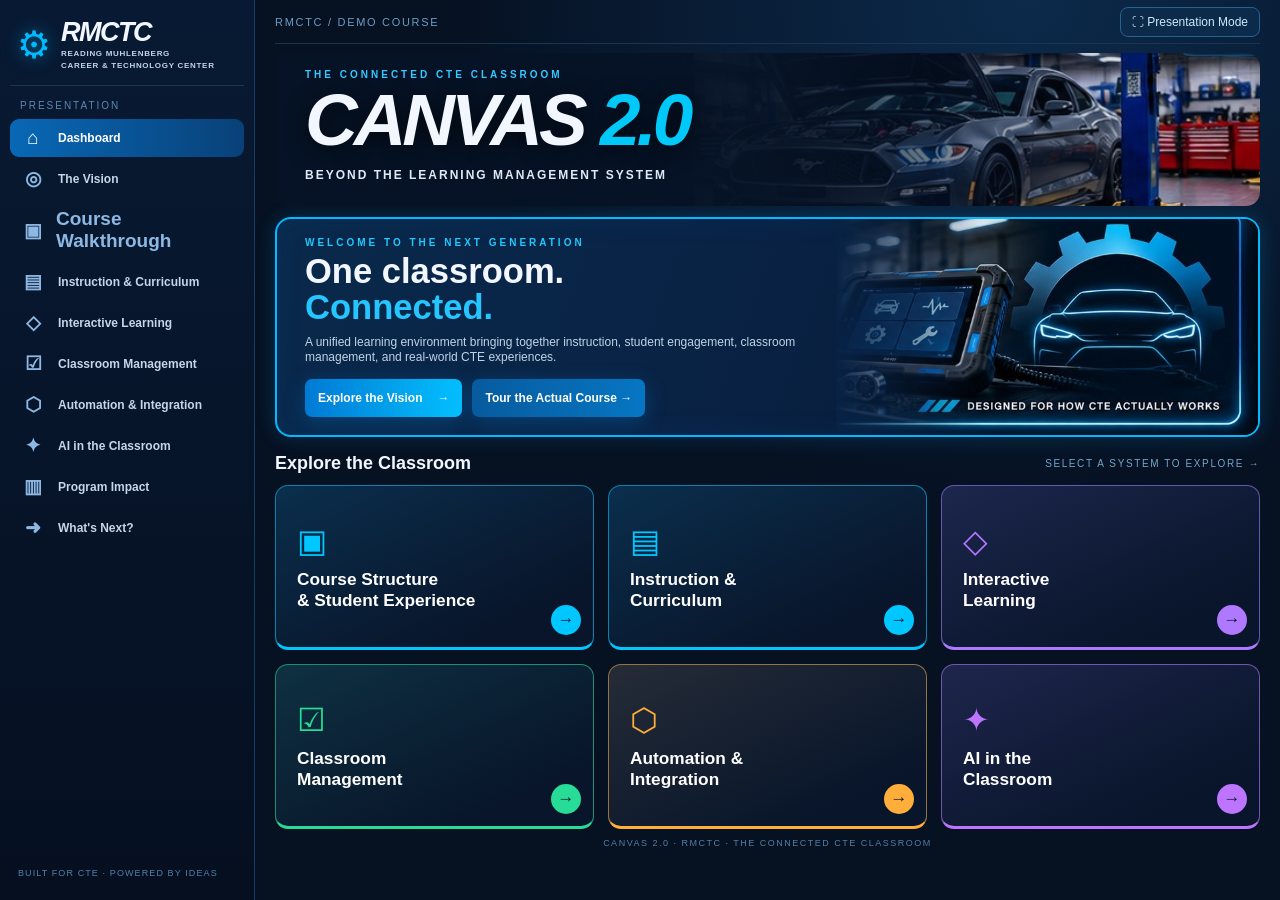
==== index.html @ 623f5019 "Update index.html" ====
<!DOCTYPE html>

<html lang="en">
<head>
<meta charset="utf-8"/>
<meta content="width=device-width,initial-scale=1" name="viewport"/>
<meta content="#071426" name="theme-color"/>
<title>
   Canvas 2.0 | RMCTC Connected Classroom
  </title>
<link href="style.css" rel="stylesheet"/>
</head>
<body>
<div class="app">
<aside class="sidebar" id="sidebar">
<div class="brand">
<div class="brand-mark">⚙</div>
<div>
<strong>
       RMCTC
      </strong>
<small>
       READING MUHLENBERG
       <br/>
       CAREER &amp; TECHNOLOGY CENTER
      </small>
</div>
</div>
<div class="side-label">
     PRESENTATION
    </div>
<nav aria-label="Presentation navigation" id="nav">
<button class="nav-link active" data-view="dashboard">
<span>
       ⌂
      </span>
      Dashboard
     </button>
<button class="nav-link" data-view="vision">
<span>
       ◎
      </span>
      The Vision
     </button>
<button aria-label="Course Structure and Student Experience" class="nav-link" data-view="course"><span>▣</span><span>Course Walkthrough</span></button><button class="nav-link" data-view="instruction">
<span>
       ▤
      </span>
      Instruction &amp; Curriculum
     </button>
<button class="nav-link" data-view="learning">
<span>
       ◇
      </span>
      Interactive Learning
     </button>
<button class="nav-link" data-view="management">
<span>
       ☑
      </span>
      Classroom Management
     </button>
<button class="nav-link" data-view="automation">
<span>
       ⬡
      </span>
      Automation &amp; Integration
     </button>
<button class="nav-link" data-view="ai">
<span>
       ✦
      </span>
      AI in the Classroom
     </button>
<button class="nav-link" data-view="impact">
<span>
       ▥
      </span>
      Program Impact
     </button>
<button class="nav-link" data-view="future">
<span>
       ➜
      </span>
      What's Next?
     </button>
</nav>
<div class="sidebar-bottom">
     BUILT FOR CTE · POWERED BY IDEAS
    </div>
</aside>
<main class="main">
<header class="topbar">
<button aria-label="Toggle navigation" class="menu-toggle" id="menuToggle">
      ☰
     </button>
<span class="topbar-tag">
      RMCTC / DEMO COURSE
     </span>
<button class="presentation-btn" id="presentBtn">
      ⛶
      <span>
       Presentation Mode
      </span>
</button>
</header>
<section aria-label="Dashboard" class="view active" id="dashboard">
<div class="title auto-title">
<div class="eyebrow">
       THE CONNECTED CTE CLASSROOM
      </div>
<h1>
       CANVAS
       <em>
        2.0
       </em>
</h1>
<p>
       Beyond the Learning Management System
      </p>
</div>
<div class="hero">
<div class="hero-copy">
<div class="eyebrow">
        WELCOME TO THE NEXT GENERATION
       </div>
<h2>
        One classroom.
        <br/>
<span>
         Connected.
        </span>
</h2>
<p>
        A unified learning environment bringing together instruction, student engagement, classroom management, and real-world CTE experiences.
       </p>
<div class="hero-actions"><button class="primary" data-view="vision">
        Explore the Vision
        <span>
         →
        </span>
</button><button class="primary tour-launch" data-view="course">Tour the Actual Course →</button></div>
</div>
<div aria-hidden="true" class="hero-art"></div>
</div>
<div class="section-heading">
<h3>
       Explore the Classroom
      </h3>
<span>
       SELECT A SYSTEM TO EXPLORE →
      </span>
</div>
<div class="cards"><button class="card cyan" data-view="course">
<span class="card-icon">▣</span>
<h4>Course Structure<br/>&amp; Student Experience</h4>
<span class="card-arrow">→</span></button>
<button class="card cyan" data-view="instruction">
<span class="card-icon">
        ▤
       </span>
<h4>
        Instruction &amp;
        <br/>
        Curriculum
       </h4>
<span class="card-arrow">
        →
       </span>
</button>
<button class="card violet" data-view="learning">
<span class="card-icon">
        ◇
       </span>
<h4>
        Interactive
        <br/>
        Learning
       </h4>
<span class="card-arrow">
        →
       </span>
</button>
<button class="card green" data-view="management">
<span class="card-icon">
        ☑
       </span>
<h4>
        Classroom
        <br/>
        Management
       </h4>
<span class="card-arrow">
        →
       </span>
</button>
<button class="card orange" data-view="automation">
<span class="card-icon">
        ⬡
       </span>
<h4>
        Automation &amp;
        <br/>
        Integration
       </h4>
<span class="card-arrow">
        →
       </span>
</button>
<button class="card purple" data-view="ai">
<span class="card-icon">
        ✦
       </span>
<h4>
        AI in the
        <br/>
        Classroom
       </h4>
<span class="card-arrow">
        →
       </span>
</button>
</div>
</section>
<section aria-label="The Vision" class="view vision-image-view" id="visionView">
<img alt="The Vision: Canvas 2.0 connects CTE classroom theory and hands-on lab instruction in one seamless system." class="vision-image" src="assets/the-vision.png"/>
<div class="vision-toolbar">
<button class="secondary" data-view="dashboard">← Back to Dashboard</button>
<button class="primary" data-view="course">Next: Explore the Course →</button>
</div>
</section><section aria-label="Course Structure and Student Experience" class="view course-view" id="courseView">
<div class="eyebrow">CANVAS 2.0 / THE ACTUAL STUDENT EXPERIENCE</div>
<h2>Course Structure &amp; Student Experience</h2>
<p class="detail-lead">Follow the same path students use to move from the course homepage to their daily learning activity. These are screenshots of the actual Automotive Technology course.</p>
<div aria-label="Walkthrough steps" class="tour-steps" role="group">
<button class="tour-step active" data-step="0" type="button">1 · Homepage</button>
<button class="tour-step" data-step="1" type="button">2 · Shop Schedule</button>
<button class="tour-step" data-step="2" type="button">3 · Daily Agenda</button>
<button class="tour-step" data-step="3" type="button">4 · Electude Lesson</button>
</div>
<div class="tour-stage">
<div class="tour-stage-header"><div><span id="tourCounter">STEP 1 OF 4</span><h3 id="tourTitle">The Course Homepage</h3></div><span class="tour-tag">ACTUAL COURSE SCREENSHOT</span></div>
<p id="tourDescription">A visual homepage gives students three clear destinations: Grades, Start Here, and Student Resources.</p>
<div class="tour-image-wrap" id="tourImageWrap">
<img alt="Actual Canvas Automotive Technology course homepage" id="tourImage" src="assets/course-homepage.png"/>
<button aria-label="Click Start Here to view the Shop Schedule" class="tour-hotspot" id="tourHotspot" style="left:35%;top:63%;width:30%;height:30%" title="Click Start Here" type="button"><span>Click Start Here →</span></button>
</div>
<p class="tour-hint" id="tourHint">Click the highlighted Start Here tile in the screenshot, or select Next Step.</p>
</div>
<div class="tour-controls">
<button class="secondary" id="tourPrevious" type="button">← Previous Step</button>
<button class="primary" id="tourNext" type="button">Next Step →</button>
</div>
<div class="tour-footer-actions">
<button class="secondary" data-view="vision">← The Vision</button>
<button class="primary" data-view="instruction">Next Section: Instruction &amp; Curriculum →</button>
</div>
</section>
<section aria-label="Instruction &amp; Curriculum" class="view vision-image-view" id="instructionView">
<img alt="Instruction and Curriculum: structured, industry-aligned classroom instruction connected to hands-on technician training." class="vision-image" src="assets/instruction2.0.png"/>
<div class="vision-toolbar">
<button class="secondary" data-view="course">← Back to Course Tour</button>
<button class="primary" data-view="learning">Next: Interactive Learning →</button>
</div>
</section><section aria-label="Interactive Learning — Learning by Doing" class="view vision-image-view" id="learningView">
<img alt="Interactive Learning: scenario-based workplace decision making, feedback, and engagement through the Choices simulation" class="vision-image" src="assets/interactive-learning.png"/>
<div class="learning-live-panel">
<div><div class="eyebrow">LIVE DEMONSTRATION</div><h2>Learning by Doing: Choices</h2><p>Explore a workplace decision-making simulation where students consider realistic shop situations, choose how to respond, and experience different outcomes.</p></div>
<a aria-label="Launch Choices workplace decision-making simulation in a new tab" class="primary learning-launch" href="https://zyankowski-ops.github.io/Choices/" rel="noopener noreferrer" target="_blank">🎮 Launch Choices ↗</a>
</div>
<div class="vision-toolbar"><button class="secondary" data-view="instruction">← Instruction &amp; Curriculum</button><button class="primary" data-view="management">Next: Classroom Management →</button></div>
</section><section aria-label="Classroom Management" class="view management-view" id="managementView">
<div class="eyebrow">CANVAS 2.0 / CLASSROOM MANAGEMENT</div>
<h2>Classroom Management</h2>
<p class="detail-lead">A connected classroom extends beyond delivering assignments. These tools support workplace routines, equipment accountability, and intentional access to instructional content.</p>
<div class="management-grid">
<article class="management-card">
<div class="management-icon">◷</div><div class="management-kicker">WORKPLACE READINESS</div>
<h3>Student Timeclock</h3>
<p>Students clock in and out as part of their daily routine. Recorded time supports conversations about punctuality, participation, and professional responsibility.</p>
<div class="management-footnote">Integrated into the Daily Agenda · Clock In / Clock Out</div>
<a class="primary management-link" href="https://script.google.com/a/macros/rmctc.org/s/AKfycbzzyhfVyDBeVkydprMENR3tvQxtmNmdOwlXjsjKJqCwwJTA1ohaxE7cxY8EgM_VWKLB5Q/exec" target="_blank" rel="noopener noreferrer">⏱ Open Student Timeclock ↗</a>
<div class="demo-login" aria-label="Timeclock demonstration login"><strong>Presentation Demo Login</strong><div><span>Staff ID: <code>AT1050</code></span><span>PIN: <code>1099</code></span></div><small>Demo credentials only. Enter them in the timeclock after opening the link.</small></div>
</article>
<article class="management-card">
<div class="management-icon">▣</div><div class="management-kicker">TOOL ACCOUNTABILITY</div>
<h3>Toolbox Inventory</h3>
<p>Students check tool drawers, identify missing items, and submit inventory results by team—mirroring expectations in a professional automotive shop.</p>
<div class="management-footnote">Drawer-by-drawer checks · Team submissions</div>
<a class="primary management-link" href="https://zyankowski-ops.github.io/ATT-Toolbox-Inventory/" rel="noopener noreferrer" target="_blank">🧰 Open Toolbox Inventory ↗</a>
</article>
<article class="management-card management-modules">
<div class="management-icon">▤</div><div class="management-kicker">INSTRUCTIONAL CONTROL</div>
<h3>Canvas Modules</h3>
<p>Modules organize learning into a deliberate sequence. Instructors can publish or unpublish content, set availability and prerequisites, and use requirements to guide student progression.</p>
<div aria-label="Illustrative example of Canvas module progression" class="module-demo">
<div class="module-row"><span>✓</span><div><strong>Orientation &amp; Safety</strong><small>Available to students</small></div><em>Published</em></div>
<div class="module-row"><span>✓</span><div><strong>Engine Fundamentals</strong><small>Current learning unit</small></div><em>Published</em></div>
<div class="module-row locked"><span>🔒</span><div><strong>Advanced Diagnostics</strong><small>Not yet available</small></div><em>Restricted</em></div>
</div>
<div class="management-footnote">Illustrative example—not a screenshot of your course</div>
</article>
</div>
<div class="management-callout"><strong>Canvas 2.0 principle:</strong> Students see the right tasks at the right time, while classroom routines and shop responsibilities remain connected to instruction.</div>
<div class="vision-toolbar"><button class="secondary" data-view="learning">← Interactive Learning</button><button class="primary" data-view="automation">Next: Automation &amp; Integration →</button></div>
</section>
<section aria-live="polite" class="view content-view" id="detailView">
<div class="eyebrow" id="detailEyebrow">
      CANVAS 2.0 / EXPLORE
     </div>
<h2 id="detailTitle">
</h2>
<p class="detail-lead" id="detailIntro">
</p>
<div class="detail-panel">
<div class="detail-symbol" id="detailSymbol">
       ◇
      </div>
<div>
<h3 id="detailPanelTitle">
        Coming Soon
       </h3>
<p id="detailBody">
</p>
</div>
</div>
<div class="detail-actions">
<button class="secondary" data-view="dashboard">
       ← Back to Dashboard
      </button>
<button class="primary" id="nextBtn">
       Next Section →
      </button>
</div>
</section>
<footer>
     CANVAS 2.0
     <span>
      ·
     </span>
     RMCTC
     <span>
      ·
     </span>
     THE CONNECTED CTE CLASSROOM
    </footer>
</main>
</div>
<script>
   const sections={vision:['THE VISION','Beyond the Traditional LMS','What if Canvas could serve as the central hub for an entire CTE program?','◎','The Canvas 2.0 Concept','A connected classroom experience: instruction, student engagement, operations, and custom-built tools in one familiar place.'],instruction:['INSTRUCTION & CURRICULUM','Instruction That Connects','Daily agendas, Daily Reader activities, Electude lessons, Canvas assessments, and industry-aligned curriculum.','▤','Live Demonstration Coming','We will connect real instructional resources from the Automotive Technology program here.'],learning:['INTERACTIVE LEARNING','Learning by Doing','Real-world decisions and interactive experiences that go beyond a conventional quiz.','◇','Featured Project: Choices','An interactive professional decision-making game built for the Automotive Technology classroom.'],management:['CLASSROOM MANAGEMENT','Accountability by Design','Purpose-built tools that help students practice the routines and responsibilities of a working shop.','☑','Timeclock + Toolbox Inventory','Explore how daily time tracking and tool accountability connect classroom expectations to professional habits.'],automation:['AUTOMATION & INTEGRATION','One Connected Ecosystem','Canvas, GitHub Pages, Google Apps Script, and Sheets working together to support classroom operations.','⬡','Behind the Scenes','We will map the connections and demonstrate the instructor-facing tools that keep the system running.'],ai:['AI IN THE CLASSROOM','From Idea to Implementation','The instructor defines the problem and evaluates the solution. AI helps with design, code, content, and troubleshooting.','✦','AI as a Development Partner','See how iterative prompting, testing, and instructor verification helped turn classroom ideas into functioning applications.'],impact:['PROGRAM IMPACT','What Changes in Practice?','A look at instructional efficiency, student access, accountability, and opportunities for continuous improvement.','▥','Evidence & Outcomes','We will add verified examples and results here rather than claiming improvements without supporting evidence.'],future:["WHAT'S NEXT?",'Your Classroom, Reimagined','The same approach can be adapted for other CTE programs and classroom challenges.','➜','Start with a Problem','What is one repetitive task, instructional challenge, or student experience you would redesign?']};const order=['dashboard','vision','course','instruction','learning','management','automation','ai','impact','future'];function showView(id){if(id!=='dashboard'&&id!=='course'&&!sections[id])id='dashboard';document.getElementById('dashboard').classList.toggle('active',id==='dashboard');document.getElementById('detailView').classList.toggle('active',id!=='dashboard'&&id!=='vision'&&id!=='instruction'&&id!=='course'&&id!=='learning'&&id!=='management');document.getElementById('visionView').classList.toggle('active',id==='vision');document.getElementById('courseView').classList.toggle('active',id==='course');document.getElementById('instructionView').classList.toggle('active',id==='instruction');document.getElementById('learningView').classList.toggle('active',id==='learning');document.getElementById('managementView').classList.toggle('active',id==='management');document.querySelectorAll('.nav-link').forEach(b=>{b.classList.toggle('active',b.dataset.view===id);b.setAttribute('aria-current',b.dataset.view===id?'page':'false')});if(id!=='dashboard'&&id!=='vision'&&id!=='instruction'&&id!=='course'&&id!=='learning'&&id!=='management'){let d=sections[id];['detailEyebrow','detailTitle','detailIntro','detailSymbol','detailPanelTitle','detailBody'].forEach((key,i)=>document.getElementById(key).textContent=d[i]);document.getElementById('nextBtn').dataset.view=order[(order.indexOf(id)+1)%order.length]}document.getElementById('sidebar').classList.remove('open');window.scrollTo({top:0,behavior:'smooth'});location.hash=id}document.addEventListener('click',e=>{const btn=e.target.closest('[data-view]');if(btn)showView(btn.dataset.view)});document.getElementById('menuToggle').addEventListener('click',()=>document.getElementById('sidebar').classList.toggle('open'));document.getElementById('presentBtn').addEventListener('click',async()=>{try{if(document.fullscreenElement){await document.exitFullscreen()}else{await document.documentElement.requestFullscreen()}}catch(e){alert('Fullscreen is unavailable in this browser or embedded view. Open the site in a new tab to present.')}});window.addEventListener('hashchange',()=>{let id=location.hash.slice(1)||'dashboard';showView(id)});showView(location.hash.slice(1)||'dashboard');
  
const tourSlides=[
 {title:'The Course Homepage',description:'Students enter through a simplified, visual homepage with three primary destinations: Grades, Start Here, and Student Resources.',image:'assets/course-homepage.png',alt:'Automotive Technology course homepage showing Grades, Start Here, and Student Resources',hint:'Select the highlighted Start Here tile to see the weekly schedule.',hotspot:{left:'35%',top:'63%',width:'30%',height:'30%',label:'Click Start Here →'}},
 {title:'The Shop Schedule',description:'Start Here opens a week-by-week schedule. Each day has a recognizable icon, the current day is highlighted, and closure days are clearly identified.',image:'assets/shop-schedule.png',alt:'MP1 Classwork shop schedule with Week 10 and Week 11, highlighting November 2',hint:'Select the highlighted November 2 tile to open the Daily Agenda.',hotspot:{left:'13.2%',top:'77.5%',width:'17%',height:'21%',label:'Open Today’s Agenda →'}},
 {title:'Today’s Agenda',description:'The agenda connects today’s assignment, learning objectives, clock-in, and end-of-day responsibilities without losing the context of the shop schedule.',image:'assets/daily-agenda.png',alt:'Today’s Agenda modal with valve adjustment assignment, objectives, and clock-in and clock-out links',hint:'Select the assignment area to continue to an example of the lesson.',hotspot:{left:'17%',top:'31%',width:'43%',height:'9%',label:'View Lesson →'}},
 {title:'Instructional Activity',description:'Students move from the agenda into their assigned Electude lesson. This example combines a video, technical information, a knowledge check, and visible progress through the activity.',image:'assets/electude-lesson.png',alt:'Electude How To Checking Valve Clearances lesson with instructional video and knowledge-check question',hint:'This is a screenshot of an Electude lesson, not a live copy of the licensed learning platform.',hotspot:null}
];
let tourIndex=0;
function renderTour(){
 const slide=tourSlides[tourIndex];
 document.getElementById('tourCounter').textContent='STEP '+(tourIndex+1)+' OF '+tourSlides.length;
 document.getElementById('tourTitle').textContent=slide.title;
 document.getElementById('tourDescription').textContent=slide.description;
 const img=document.getElementById('tourImage');img.src=slide.image;img.alt=slide.alt;
 document.getElementById('tourHint').textContent=slide.hint;
 const spot=document.getElementById('tourHotspot');
 spot.hidden=!slide.hotspot;
 if(slide.hotspot){Object.assign(spot.style,{left:slide.hotspot.left,top:slide.hotspot.top,width:slide.hotspot.width,height:slide.hotspot.height});spot.querySelector('span').textContent=slide.hotspot.label;}
 document.querySelectorAll('.tour-step').forEach((btn,i)=>{btn.classList.toggle('active',i===tourIndex);btn.setAttribute('aria-current',i===tourIndex?'step':'false')});
 document.getElementById('tourPrevious').disabled=tourIndex===0;
 document.getElementById('tourNext').textContent=tourIndex===tourSlides.length-1?'Restart Tour ↺':'Next Step →';
}
document.querySelectorAll('.tour-step').forEach(btn=>btn.addEventListener('click',()=>{tourIndex=Number(btn.dataset.step);renderTour()}));
document.getElementById('tourPrevious').addEventListener('click',()=>{tourIndex=Math.max(0,tourIndex-1);renderTour()});
document.getElementById('tourNext').addEventListener('click',()=>{tourIndex=(tourIndex+1)%tourSlides.length;renderTour()});
document.getElementById('tourHotspot').addEventListener('click',()=>{if(tourIndex<tourSlides.length-1){tourIndex++;renderTour()}});
renderTour();
</script>
</body>
</html>
---- style.css ----
:root {
  --bg:#061122;
  --side:#07162c;
  --panel:#0b1e39;
  --line:#18385c;
  --blue:#00b9ff;
  --text:#f2f7ff;
  --muted:#9bb0c9
}
* {
  box-sizing:border-box
}
html {
  scroll-behavior:smooth
}
body {
  margin:0;
  background:var(--bg);
  color:var(--text);
  font-family:Arial,Helvetica,sans-serif
}
.app {
  display:flex;
  min-height:100vh;
  background:radial-gradient(ellipse at 80% 0%,#0c2a4b 0%,transparent 40%),var(--bg)
}
button {
  font:inherit;
  cursor:pointer
}
.sidebar {
  width:255px;
  flex-shrink:0;
  background:linear-gradient(180deg,#081a33,#050f20);
  border-right:1px solid #163d62;
  padding:25px 14px;
  display:flex;
  flex-direction:column;
  min-height:100vh
}
.brand {
  display:flex;
  align-items:center;
  gap:10px;
  padding:6px 9px 32px;
  border-bottom:1px solid #1a3654
}
.brand-mark {
  font-size:47px;
  color:#00baff;
  line-height:1
}
.brand strong {
  display:block;
  font-size:31px;
  letter-spacing:-1.5px;
  font-style:italic
}
.brand small {
  display:block;
  font-size:8px;
  line-height:1.5;
  color:#bed5ed;
  font-weight:bold;
  letter-spacing:.7px
}
.side-label {
  font-size:10px;
  letter-spacing:2px;
  color:#5e88b0;
  margin:26px 12px 11px
}
nav {
  display:flex;
  flex-direction:column;
  gap:5px
}
.nav-link {
  width:100%;
  border:0;
  background:transparent;
  color:#c6d6e8;
  text-align:left;
  padding:13px 11px;
  border-radius:9px;
  display:flex;
  align-items:center;
  gap:12px;
  font-size:13px;
  font-weight:bold
}
.nav-link span {
  font-size:22px;
  width:26px;
  text-align:center;
  color:#8db8e3
}
.nav-link:hover,.nav-link.active {
  background:linear-gradient(90deg,#0868b6,#094178);
  color:white
}
.nav-link.active span {
  color:white
}
.sidebar-bottom {
  margin-top:auto;
  padding:25px 10px 5px;
  color:#5481a9;
  font-size:9px;
  letter-spacing:1.1px
}
.main {
  min-width:0;
  flex:1;
  padding:0 29px 18px;
  max-width:1800px;
  margin:auto
}
.topbar {
  height:63px;
  display:flex;
  justify-content:space-between;
  align-items:center;
  border-bottom:1px solid #173653
}
.topbar-tag {
  font-size:11px;
  letter-spacing:1.7px;
  color:#6d9dc5
}
.presentation-btn,.menu-toggle {
  background:#0c2b4a;
  border:1px solid #246292;
  border-radius:8px;
  color:#c9eaff;
  padding:10px 14px;
  font-size:12px
}
.menu-toggle {
  display:none
}
.title {
  text-align:center;
  padding:24px 0 23px
}
.eyebrow {
  font-size:11px;
  font-weight:800;
  letter-spacing:3px;
  color:#1fc8ff
}
.title h1 {
  font-size:clamp(55px,7vw,100px);
  font-weight:900;
  letter-spacing:-4px;
  margin:4px 0 0;
  font-style:italic;
  line-height:1.08;
  text-shadow:0 3px 26px #063e78
}
.title h1 em {
  font-style:italic;
  color:#00c9f9
}
.title p {
  font-size:16px;
  text-transform:uppercase;
  letter-spacing:3.2px;
  font-weight:700;
  margin:8px 0;
  color:#e0eaf5
}
.hero {
  display:flex;
  min-height:250px;
  border:1px solid #157dc0;
  border-radius:16px;
  overflow:hidden;
  background:linear-gradient(110deg,#09294b 0%,#092244 49%,#061329 100%);
  box-shadow:0 0 26px #008cff24,inset 0 0 35px #007ddc13
}
.hero-copy {
  flex:1;
  padding:29px 38px;
  z-index:1
}
.hero h2 {
  font-size:clamp(30px,3.6vw,50px);
  line-height:1.03;
  margin:13px 0;
  font-weight:900
}
.hero h2 span {
  color:#25c6ff
}
.hero p {
  max-width:590px;
  color:#c0d4e8;
  line-height:1.5;
  font-size:14px
}
.primary {
  border:0;
  border-radius:7px;
  padding:12px 19px;
  background:linear-gradient(90deg,#007ad4,#03c0ff);
  color:white;
  font-weight:800;
  box-shadow:0 5px 20px #0075c85c
}
.primary span {
  margin-left:15px
}
.hero-art {
  position:relative;
  width:36%;
  min-width:240px;
  display:flex;
  align-items:center;
  justify-content:center;
  overflow:hidden;
  background:radial-gradient(circle at 50%,#0060a35c,transparent 57%),repeating-linear-gradient(0deg,transparent,transparent 34px,#1b527022 35px),repeating-linear-gradient(90deg,transparent,transparent 34px,#1b527022 35px)
}
.orb {
  border:2px solid #21b9f5;
  border-radius:50%;
  height:165px;
  width:165px;
  display:grid;
  place-items:center;
  box-shadow:0 0 30px #00bfff55,inset 0 0 35px #00bfff33
}
.orb span {
  font-size:100px;
  color:#3acaff;
  text-shadow:0 0 22px #009df8
}
.orbit {
  position:absolute;
  border:1px solid #0786c78c;
  border-radius:50%;
  width:235px;
  height:235px
}
.orbit2 {
  width:305px;
  height:305px;
  border-style:dashed;
  opacity:.5
}
.hero-art-caption {
  position:absolute;
  bottom:16px;
  font-size:9px;
  letter-spacing:1.5px;
  color:#7eb8df
}
.section-heading {
  display:flex;
  justify-content:space-between;
  align-items:center;
  margin:26px 0 13px
}
.section-heading h3 {
  font-size:20px;
  margin:0
}
.section-heading span {
  font-size:10px;
  letter-spacing:1.6px;
  color:#74a5c9
}
.cards {
  display:grid;
  grid-template-columns:repeat(5,minmax(0,1fr));
  gap:13px
}
.card {
  --accent:#00c7ff;
  text-align:left;
  min-height:225px;
  position:relative;
  display:flex;
  flex-direction:column;
  border:1px solid color-mix(in srgb,var(--accent) 55%,#132e4d);
  border-bottom:3px solid var(--accent);
  border-radius:13px;
  background:linear-gradient(155deg,color-mix(in srgb,var(--accent) 11%,#0b1c37),#08152a 80%);
  padding:20px 17px;
  color:white;
  transition:transform .2s,box-shadow .2s
}
.card:hover,.card:focus-visible {
  transform:translateY(-5px);
  box-shadow:0 0 22px color-mix(in srgb,var(--accent) 25%,transparent)
}
.card-icon {
  font-size:35px;
  color:var(--accent);
  margin-bottom:13px
}
.card h4 {
  font-size:17px;
  line-height:1.22;
  margin:0 0 9px
}
.card p {
  color:#bbcadb;
  font-size:12px;
  line-height:1.45;
  margin:0 0 24px
}
.card-arrow {
  position:absolute;
  bottom:13px;
  right:13px;
  background:var(--accent);
  color:#061528;
  width:29px;
  height:29px;
  border-radius:50%;
  display:grid;
  place-items:center;
  font-size:21px;
  font-weight:bold
}
.violet {
  --accent:#ae78ff
}
.green {
  --accent:#26dc96
}
.orange {
  --accent:#ffad3b
}
.purple {
  --accent:#bd74ff
}
.bottom-grid {
  display:grid;
  grid-template-columns:1.2fr 1fr;
  gap:17px;
  margin-top:20px
}
.panel {
  background:linear-gradient(135deg,#0c2443,#08162b);
  border:1px solid #1c79ae;
  border-radius:13px;
  padding:21px 24px;
  box-shadow:inset 0 0 20px #007acc0a
}
.panel h3 {
  font-size:18px;
  margin:0 0 10px
}
.panel p {
  font-size:12px;
  color:var(--muted)
}
.tech-list {
  display:flex;
  flex-wrap:wrap;
  gap:8px;
  align-items:center;
  margin-top:20px
}
.tech-list span {
  border:1px solid #245680;
  border-radius:7px;
  background:#0b3050;
  padding:10px;
  font-size:11px;
  font-weight:bold
}
.tech-list b {
  color:#13bbff
}
.panel ul {
  padding:0;
  margin:8px 0;
  list-style:none;
  display:grid;
  gap:8px
}
.panel li {
  font-size:13px
}
.panel li:before {
  content:'✓';
  color:#19caff;
  margin-right:10px;
  font-weight:bold
}
.view {
  display:none
}
.view.active {
  display:block
}
.content-view {
  padding:75px min(5vw,70px) 40px;
  min-height:74vh
}
.content-view h2 {
  font-size:clamp(36px,5vw,66px);
  margin:13px 0
}
.detail-lead {
  color:#b7cde3;
  font-size:20px;
  max-width:800px;
  line-height:1.5
}
.detail-panel {
  display:flex;
  align-items:center;
  gap:32px;
  margin-top:45px;
  padding:38px;
  border:1px solid #1779bb;
  border-radius:16px;
  background:linear-gradient(115deg,#0c2c50,#08162b)
}
.detail-symbol {
  font-size:75px;
  color:#22c8ff
}
.detail-panel h3 {
  font-size:24px;
  margin:0 0 10px
}
.detail-panel p {
  color:#b7cde3;
  line-height:1.6
}
.detail-actions {
  display:flex;
  gap:15px;
  margin-top:28px
}
.secondary {
  background:#0b2948;
  color:#d9efff;
  border:1px solid #2775aa;
  border-radius:7px;
  padding:12px 18px;
  font-weight:bold
}
footer {
  margin:26px 0 6px;
  text-align:center;
  font-size:10px;
  letter-spacing:1.5px;
  color:#537fa7
}
footer span {
  color:#00b9ff
}
@media(max-width:1250px) {
  .cards {
    grid-template-columns:repeat(3,minmax(0,1fr))
  }
  .sidebar {
    width:220px
  }
  .main {
    padding:0 18px 15px
  }
}
@media(max-width:800px) {
  .sidebar {
    position:fixed;
    left:0;
    top:0;
    bottom:0;
    z-index:10;
    transform:translateX(-100%);
    transition:transform .2s;
    width:255px
  }
  .sidebar.open {
    transform:translateX(0)
  }
  .menu-toggle {
    display:block
  }
  .topbar-tag {
    display:none
  }
  .cards {
    grid-template-columns:repeat(2,minmax(0,1fr))
  }
  .bottom-grid {
    grid-template-columns:1fr
  }
  .hero-art {
    display:none
  }
  .hero-copy {
    padding:25px
  }
  .title h1 {
    letter-spacing:-2px
  }
}
@media(max-width:480px) {
  .cards {
    grid-template-columns:1fr
  }
  .card {
    min-height:180px
  }
  .section-heading span {
    display:none
  }
  .title p {
    font-size:12px
  }
  .detail-panel {
    flex-direction:column;
    align-items:flex-start;
    padding:25px
  }
  .detail-actions {
    flex-direction:column
  }
}
:fullscreen .main {
  max-width:none
}
:fullscreen .sidebar {
  min-height:100vh
}


/* ============================================================
   CANVAS 2.0 — AUTOMOTIVE EDITION / V3
   Uses artwork cropped from the approved automotive mockup.
   ============================================================ */
.auto-title {
  position: relative;
  overflow: hidden;
  isolation: isolate;
  min-height: 230px;
  display: flex;
  flex-direction: column;
  justify-content: center;
  align-items: flex-start;
  padding: 22px 36px;
  margin: 14px 0 18px;
  border-radius: 14px;
  background: #06152a;
}
.auto-title::before {
  content: "";
  position: absolute;
  inset: 0;
  z-index: -2;
  background: url("assets/auto-shop.jpg") right center / auto 125% no-repeat;
}
.auto-title::after {
  content: "";
  position: absolute;
  inset: 0;
  z-index: -1;
  background: linear-gradient(90deg, #061326 0%, #061326 30%, #061326df 48%, #06132625 78%, #06132618 100%);
}
.auto-title h1 {
  margin: 4px 0;
  font-size: clamp(48px, 6.5vw, 104px);
  line-height: 1;
  text-shadow: 0 5px 22px #000b;
}
.auto-title .eyebrow { color: #35c9ff; }
.auto-title p { font-size: clamp(11px, 1.2vw, 15px); }
.hero {
  min-height: 270px;
  border: 2px solid #05b9ff;
  box-shadow: 0 0 20px #00aeff35, inset 0 0 30px #007ddc15;
}
.hero-copy { padding: 28px 34px; }
.hero-art {
  width: 43%;
  background: linear-gradient(90deg, #082245, #08224500 35%),
              url("assets/diagnostics.jpg") center center / cover no-repeat;
}
.hero-art-caption {
  right: 15px;
  bottom: 12px;
  background: #06172dbb;
  padding: 6px 8px;
  border-radius: 4px;
  color: #b9e9ff;
}
.brand-mark { text-shadow: 0 0 16px #00baff88; }
.card { transition: transform .2s ease, box-shadow .2s ease; }
.card:hover { transform: translateY(-5px); }
@media (max-width: 1050px) {
  .auto-title { min-height: 190px; }
  .auto-title::before { background-size: auto 110%; }
  .hero-art { width: 38%; }
}
@media (max-width: 800px) {
  .auto-title { padding: 24px; min-height: 185px; }
  .auto-title::before { opacity: .6; }
  .auto-title::after { background: linear-gradient(90deg,#061326 0%,#061326d9 65%,#06132655 100%); }
  .hero-art { display: none; }
  .hero-copy { padding: 24px; }
}
@media (prefers-reduced-motion: reduce) {
  .card { transition: none; }
}

/* ============================================================
   V4 — COMPACT PRESENTATION DASHBOARD
   Optimized for 16:9 desktop/projector viewing; responsive
   layouts may scroll rather than compress content unreadably.
   ============================================================ */
@media (min-width: 1251px) and (min-height: 700px) {
  .app { min-height: 100vh; }
  .sidebar { min-height: 100vh; padding: 14px 10px; }
  .brand { padding: 3px 7px 13px; }
  .brand strong { font-size: 27px; }
  .brand-mark { font-size: 38px; }
  .side-label { margin: 14px 10px 8px; }
  nav { gap: 2px; }
  .nav-link { padding: 8px 10px; font-size: 12px; }
  .nav-link span { font-size: 19px; }
  .sidebar-bottom { padding: 8px; }
  .main { padding: 0 20px 10px; }
  .topbar { height: 44px; }
  .presentation-btn { padding: 7px 11px; }
  .auto-title {
    min-height: 0;
    height: clamp(145px, 20vh, 190px);
    margin: 9px 0 11px;
    padding: 14px 30px;
  }
  .auto-title h1 { font-size: clamp(54px, 5.7vw, 84px); }
  .auto-title .eyebrow { font-size: 10px; }
  .auto-title p { font-size: 12px; letter-spacing: 2px; }
  .hero { min-height: 0; height: clamp(170px, 23vh, 218px); }
  .hero-copy { padding: 18px 26px; }
  .hero h2 { font-size: clamp(30px, 3vw, 43px); margin: 7px 0; }
  .hero p { font-size: 12px; line-height: 1.35; margin: 6px 0 10px; }
  .hero .eyebrow { font-size: 10px; }
  .primary { padding: 9px 14px; font-size: 13px; }
  .section-heading { margin: 12px 0 8px; }
  .section-heading h3 { font-size: 18px; }
  .cards { gap: 10px; }
  .card { min-height: 0; height: clamp(140px, 18vh, 175px); padding: 12px 13px; }
  .card-icon { font-size: 25px; margin-bottom: 6px; }
  .card h4 { font-size: 15px; margin-bottom: 5px; }
  .card p { font-size: 11px; line-height: 1.3; margin-bottom: 15px; }
  .card-arrow { width: 24px; height: 24px; font-size: 17px; bottom: 8px; right: 8px; }
  .bottom-grid { margin-top: 10px; gap: 10px; }
  .panel { padding: 11px 16px; }
  .panel h3 { font-size: 15px; margin-bottom: 5px; }
  .panel p { margin: 5px 0; }
  .tech-list { margin-top: 8px; gap: 5px; }
  .tech-list span { padding: 6px; font-size: 10px; }
  .panel ul { gap: 3px; margin: 4px 0; }
  .panel li { font-size: 11px; }
  footer { margin: 9px 0 2px; font-size: 9px; }
}
/* Hide lettering baked into the left side of the generated
   automotive image while preserving the car on the right. */
.auto-title::after {
  background: linear-gradient(90deg, #061326 0%, #061326 43%,
    #061326f5 51%, #06132680 65%, #06132600 82%);
}
/* The diagnostic artwork already contains its own caption. */
.hero-art-caption { display: none !important; }
@media (max-width: 1250px) {
  .auto-title { min-height: 155px; margin: 10px 0; }
  .hero { min-height: 190px; }
  .card { min-height: 175px; }
}

/* ============================================================
   V5 — CLEAN ARTWORK + RESTORED CALL TO ACTION
   Both automotive photos are cropped to remove embedded text.
   ============================================================ */
.auto-title::before {
  background-position: right center;
  background-size: auto 125%;
}
.auto-title::after {
  background: linear-gradient(90deg,
    #061326 0%, #061326 39%, #061326ed 52%,
    #06132680 69%, #06132600 90%);
}
.hero-copy {
  display: flex;
  flex-direction: column;
  align-items: flex-start;
  justify-content: center;
  min-width: 0;
}
.hero-copy .primary { flex-shrink: 0; cursor: pointer; }
.hero-art { background-position: center center; }
@media (min-width: 1251px) and (min-height: 700px) {
  .hero { height: clamp(185px, 25vh, 230px); }
  .hero-copy { padding: 12px 26px; }
  .hero h2 { font-size: clamp(28px, 2.7vw, 40px); margin: 5px 0; }
  .hero p { margin: 3px 0 8px; line-height: 1.25; max-width: 680px; }
  .hero .primary { padding: 7px 13px; font-size: 12px; }
  .auto-title { height: clamp(125px, 17vh, 160px); }
  .card { height: clamp(125px, 16vh, 155px); }
  .card-icon { margin-bottom: 3px; }
  .card h4 { margin-bottom: 3px; }
  .card p { margin-bottom: 8px; }
}
@media (max-width: 800px) {
  .hero-copy { padding: 18px; }
}

/* V6: simplified navigation cards, no bottom information panels */
.card { height: 150px; min-height: 150px; display: flex; flex-direction: column; justify-content: center; }
.card h4 { margin: 0; font-size: clamp(16px, 1.2vw, 20px); line-height: 1.22; }
.card-icon { margin-bottom: 12px; }
@media (max-width: 700px) { .card { height: 145px; min-height: 145px; } }

/* ============================================================
   V7 — CANVAS EMBED LAYOUT REFINEMENTS
   Align content to the top and give navigation cards more space.
   ============================================================ */
/* The old margin:auto centered the entire main column vertically
   when the iframe was taller than its contents. */
.main {
  margin: 0 auto;
}

/* More substantial, presentation-friendly launch cards. */
.card {
  height: clamp(190px, 23vh, 220px);
  min-height: 190px;
  display: flex;
  flex-direction: column;
  justify-content: center;
  align-items: flex-start;
  padding: 20px 18px;
}
.card-icon {
  font-size: 32px;
  margin-bottom: 14px;
}
.card h4 {
  font-size: clamp(17px, 1.3vw, 21px);
  line-height: 1.2;
  margin: 0;
}
.card-arrow {
  width: 30px;
  height: 30px;
  right: 12px;
  bottom: 12px;
}
.section-heading {
  margin-top: 16px;
  margin-bottom: 11px;
}
/* On narrower embedded Canvas views, allow natural wrapping/scrolling. */
@media (max-width: 1250px) {
  .card { min-height: 185px; height: auto; }
}
@media (max-width: 700px) {
  .card { min-height: 160px; padding: 18px; }
}

/* V8 — THE VISION: presentation-ready interactive section */
.vision-view {padding: 8px 0 12px;}
.vision-topline {display:flex;justify-content:space-between;align-items:center;gap:12px;flex-wrap:wrap;margin:6px 0 12px;}
.vision-tag {font-size:11px;letter-spacing:.13em;color:#91a9c3;font-weight:800;}
.vision-heading {font-size:clamp(31px,3.8vw,60px);line-height:1.08;letter-spacing:-.035em;margin:0 0 10px;color:#f2f7ff;max-width:1000px;}
.vision-heading span {color:#35c8ff;}
.vision-subtitle {font-size:clamp(16px,1.4vw,21px);color:#b4c7df;margin:0 0 23px;}
.vision-compare {display:grid;grid-template-columns:minmax(0,1fr) 58px minmax(0,1fr);align-items:stretch;gap:13px;}
.vision-box {border-radius:18px;padding:clamp(20px,2.2vw,34px);min-height:260px;border:1px solid #34526d;background:linear-gradient(150deg,#142840,#0a1728);box-shadow:0 10px 28px #0004;}
.vision-before {border-color:#4a5368;}
.vision-after {border-color:#1ba9ed;background:linear-gradient(145deg,#123456,#091b33);box-shadow:inset 0 0 28px #0e8cdb1c,0 10px 28px #0004;}
.vision-label {font-size:12px;font-weight:800;letter-spacing:.16em;color:#a5b6cd;margin-bottom:16px;}
.vision-after .vision-label {color:#48d4ff;}
.vision-box h3 {font-size:clamp(21px,2.2vw,30px);color:#fff;margin:0 0 22px;}
.vision-chips {display:flex;flex-wrap:wrap;gap:10px;}
.vision-chips span {border:1px solid #47607a;background:#ffffff0b;color:#e4edf8;padding:11px 14px;border-radius:10px;font-weight:700;font-size:clamp(13px,1.05vw,16px);}
.vision-after .vision-chips span {border-color:#207bad;background:#0c4d7938;}
.vision-shift {display:grid;place-items:center;font-size:42px;color:#3ad0ff;font-weight:900;text-shadow:0 0 22px #27bbf5aa;}
.vision-bottom {display:flex;justify-content:space-between;align-items:center;gap:20px;margin-top:23px;flex-wrap:wrap;}
.vision-callout {display:flex;align-items:center;gap:15px;flex:1 1 380px;color:#fff;}
.vision-callout-icon {display:grid;place-items:center;flex:0 0 53px;height:53px;border-radius:14px;background:#0c4269;border:1px solid #2479ac;color:#57cfff;font-size:29px;}
.vision-callout strong {font-size:clamp(16px,1.35vw,20px);}
.vision-callout p {margin:5px 0 0;color:#a9bed4;font-size:14px;}
.vision-actions {display:flex;gap:10px;flex-wrap:wrap;}
.vision-actions button {cursor:pointer;}
.vision-speaker {border-top:1px solid #23425e;margin-top:26px;padding-top:14px;color:#49b9ef;font-size:11px;letter-spacing:.13em;font-weight:800;}
.vision-speaker span {display:block;color:#d7e5f4;letter-spacing:normal;font-size:15px;font-weight:500;margin-top:6px;}
@media(max-width:850px){.vision-compare{grid-template-columns:1fr;gap:10px}.vision-shift{font-size:30px;transform:rotate(90deg);height:36px}.vision-box{min-height:0}.vision-bottom{align-items:flex-start}}

/* Canvas 2.0: Vision image + live course demo */
.vision-image-view{padding:18px 18px 30px;max-width:1600px;margin:0 auto;width:100%}
.vision-image{display:block;width:100%;height:auto;max-height:min(73vh,950px);object-fit:contain;border-radius:14px;box-shadow:0 12px 45px rgba(0,0,0,.35)}
.vision-toolbar{display:flex;gap:12px;flex-wrap:wrap;align-items:center;justify-content:center;margin:18px auto 0}
.vision-toolbar a.primary{display:inline-flex;align-items:center;justify-content:center;text-decoration:none}
.vision-course-note{text-align:center;font-size:12px;color:#9fb6d0;margin-top:12px}
.vision-course-note code{color:#cce9ff}
@media(max-width:650px){.vision-image-view{padding:10px 0 24px}.vision-toolbar>*{width:100%}}


/* Canvas 2.0 actual course walkthrough */
.course-view{padding:24px 0 36px}
.course-view h2{margin:8px 0 12px;font-size:clamp(26px,3vw,42px)}
.tour-steps{display:flex;gap:10px;flex-wrap:wrap;margin:24px 0}
.tour-step{border:1px solid #244a6b;background:#0b2440;color:#cfe8ff;padding:12px 16px;border-radius:12px;cursor:pointer;font:inherit;font-weight:700}
.tour-step.active,.tour-step:hover{background:#075e94;border-color:#20d9ff;color:white}
.tour-stage{background:linear-gradient(160deg,#0a1e35,#0c2946);border:1px solid #275579;border-radius:18px;padding:clamp(14px,2.2vw,26px);box-shadow:0 12px 35px #0004}
.tour-stage-header{display:flex;justify-content:space-between;align-items:center;gap:16px;flex-wrap:wrap}
.tour-stage-header h3{margin:5px 0;font-size:clamp(20px,2.4vw,30px)}
#tourCounter,.tour-tag{color:#48dfff;font-size:12px;letter-spacing:.11em;font-weight:800}
#tourDescription{color:#d4e5f3;line-height:1.6}
.tour-image-wrap{position:relative;max-width:1100px;margin:18px auto 0;background:#fff;border-radius:10px;overflow:hidden}
.tour-image-wrap img{display:block;width:100%;height:auto}
.tour-hotspot{position:absolute;border:3px solid #ffd348;background:#ffd34829;border-radius:12px;cursor:pointer;display:flex;align-items:flex-end;justify-content:center;padding:4px}
.tour-hotspot:hover,.tour-hotspot:focus-visible{background:#ffd34855;outline:3px solid #fff}
.tour-hotspot span{display:block;background:#082e51;color:white;font-weight:800;font-size:clamp(10px,1.1vw,15px);padding:5px 9px;border-radius:7px;box-shadow:0 3px 10px #0008}
.tour-hotspot[hidden]{display:none}
.tour-hint{font-size:14px;color:#b9d7e9;margin:14px 0 0}
.tour-controls,.tour-footer-actions{display:flex;gap:12px;flex-wrap:wrap;margin-top:18px}
.tour-controls button:disabled{opacity:.45;cursor:not-allowed}
@media(max-width:700px){.tour-step{flex:1 1 42%;font-size:13px;padding:10px 8px}.tour-hotspot span{font-size:10px;padding:3px}.course-view{padding-top:8px}}

/* v2 dashboard layout fixes: actions remain inside hero and cards fit consistently */
.hero {height:auto !important;min-height:215px;overflow:hidden}
.hero-copy{min-width:0;justify-content:center;gap:0;padding:18px 28px}
.hero-copy h2{margin:6px 0}
.hero-copy p{margin:4px 0 12px}
.hero-actions{display:flex;align-items:center;gap:10px;flex-wrap:wrap;margin-top:2px}
.hero-actions .primary{margin:0;white-space:normal;text-align:center;min-height:38px;display:inline-flex;align-items:center;justify-content:center}
.hero-actions .tour-launch{background:linear-gradient(90deg,#075b9e,#0676c3)}
.cards{grid-template-columns:repeat(3,minmax(0,1fr));gap:14px}
.card{min-height:165px;height:auto;padding:19px 21px}
.card h4{font-size:clamp(17px,1.35vw,21px);max-width:90%}
.card-icon{margin-bottom:9px}
.nav-link[data-view="course"]{display:flex;align-items:center;gap:10px}
.nav-link[data-view="course"] span:first-child{flex:0 0 auto}
.nav-link[data-view="course"] span:last-child{min-width:0}
@media(min-width:1550px){.cards{grid-template-columns:repeat(3,minmax(0,1fr))}}
@media(max-width:1100px){.cards{grid-template-columns:repeat(2,minmax(0,1fr))}}
@media(max-width:700px){.cards{grid-template-columns:1fr}.hero-copy{padding:18px}.hero-actions{width:100%}.hero-actions button{flex:1 1 100%}.card{min-height:130px}}

/* Interactive Learning: Choices live demo */
.learning-live-panel{display:flex;justify-content:space-between;align-items:center;gap:24px;margin:18px 0;padding:22px 26px;background:linear-gradient(120deg,#092341,#0d3152);border:1px solid #1787b9;border-radius:16px}
.learning-live-panel h2{margin:6px 0 8px;font-size:clamp(24px,2.5vw,34px)}
.learning-live-panel p{margin:0;color:#d7e8f5;line-height:1.55;max-width:850px}
.learning-launch{display:inline-flex;align-items:center;justify-content:center;flex-shrink:0;padding:14px 22px;text-decoration:none;white-space:nowrap;border-radius:9px;background:linear-gradient(100deg,#008dc8,#0367a9);color:white;font-weight:800;box-shadow:0 4px 18px #00a8e533}
.learning-launch:hover,.learning-launch:focus-visible{filter:brightness(1.15);outline:2px solid #48dfff;outline-offset:3px}
@media(max-width:850px){.learning-live-panel{flex-direction:column;align-items:stretch}.learning-launch{white-space:normal}}

/* Classroom Management: Timeclock, Toolbox Inventory, and Canvas Modules */
.management-view{padding:22px 0 36px}
.management-view h2{font-size:clamp(30px,3.2vw,48px);margin:8px 0 12px}
.management-grid{display:grid;grid-template-columns:repeat(3,minmax(0,1fr));gap:16px;margin:25px 0}
.management-card{min-width:0;border:1px solid #21618b;border-radius:17px;background:linear-gradient(155deg,#0e2b49,#071a30);padding:23px;display:flex;flex-direction:column;box-shadow:0 12px 25px #0003}
.management-icon{font-size:32px;color:#27d9ff;line-height:1.2;margin-bottom:15px}
.management-kicker{color:#47d8ff;letter-spacing:.12em;font-size:11px;font-weight:800}
.management-card h3{font-size:25px;margin:9px 0 12px;color:#fff}
.management-card p{line-height:1.65;color:#d4e4f0;margin:0 0 20px}
.management-footnote{color:#91b8cf;font-size:13px;margin-top:auto;padding-top:14px;border-top:1px solid #244766}
.management-link{display:inline-flex;justify-content:center;align-items:center;margin-top:15px;padding:13px 14px;text-align:center;text-decoration:none;border-radius:10px;font-weight:800}
.management-status{display:inline-block;margin-top:14px;color:#b4cde0;font-size:13px}
.module-demo{margin:4px 0 12px;display:grid;gap:8px}
.module-row{display:flex;gap:10px;align-items:center;border:1px solid #2a6285;background:#0c3552;border-radius:10px;padding:11px}
.module-row>span{color:#4ee3b1;font-size:20px}
.module-row>div{min-width:0;flex:1}
.module-row strong{display:block;color:#fff;font-size:13px}
.module-row small{display:block;color:#a7c8dc;font-size:11px;margin-top:3px}
.module-row em{font-style:normal;color:#5de3bb;font-size:10px}
.module-row.locked{background:#18283d;opacity:.78}
.module-row.locked em{color:#ffcb65}
.management-callout{border-left:4px solid #23d5ff;background:#0b2a46;padding:18px 22px;border-radius:8px;color:#dcecf8;line-height:1.6;margin-bottom:22px}
@media(max-width:1150px){.management-grid{grid-template-columns:1fr 1fr}.management-modules{grid-column:1/-1}}
@media(max-width:700px){.management-grid{grid-template-columns:1fr}.management-modules{grid-column:auto}.management-card{padding:18px}}
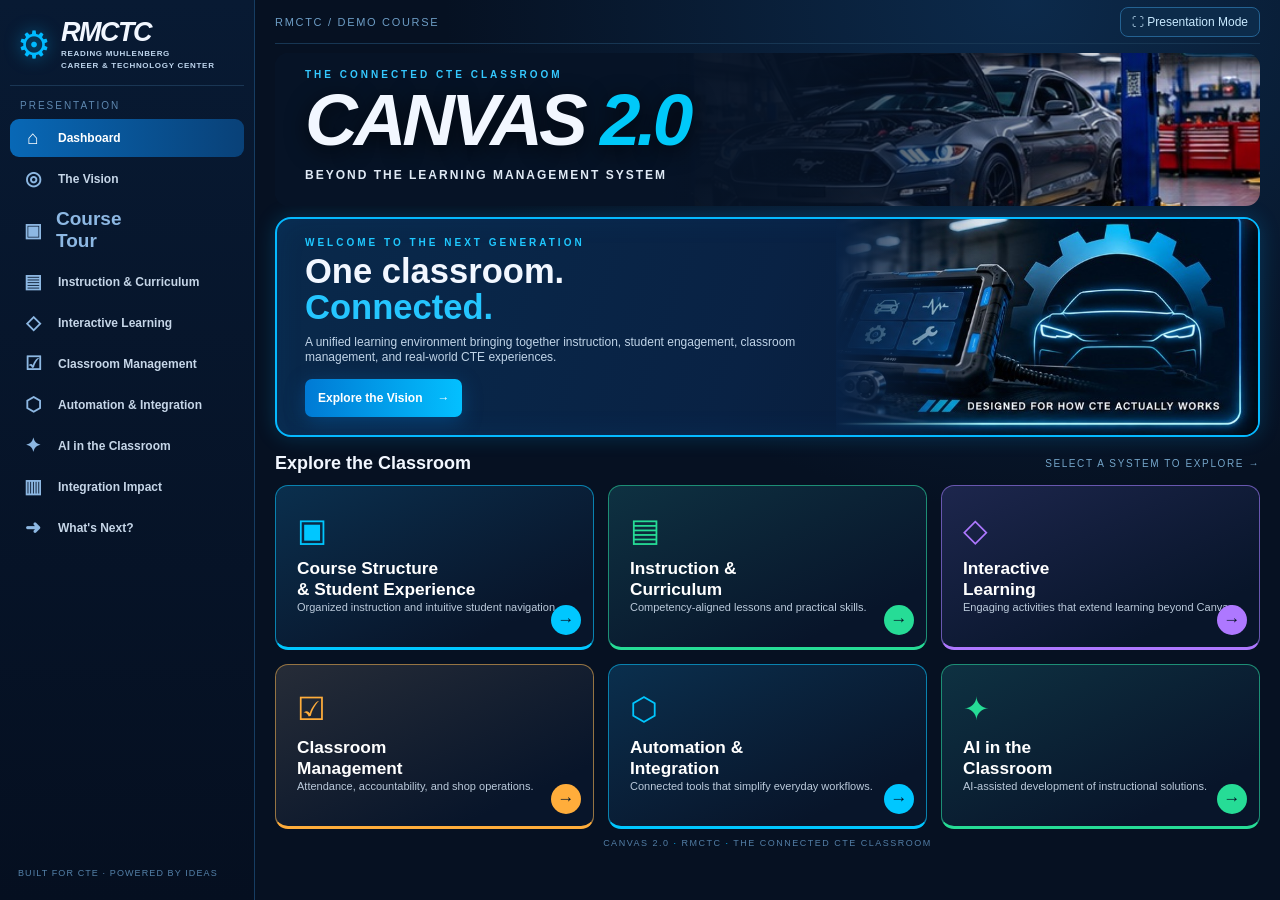
==== commit a1ae9cc5: "Update index.html" ====
--- a/index.html
+++ b/index.html
@@ -42,7 +42,7 @@
       </span>
       The Vision
      </button>
-<button aria-label="Course Structure and Student Experience" class="nav-link" data-view="course"><span>▣</span><span>Course Walkthrough</span></button><button class="nav-link" data-view="instruction">
+<button aria-label="Course Structure and Student Experience" class="nav-link" data-view="course"><span>▣</span><span>Course Tour</span></button><button class="nav-link" data-view="instruction">
 <span>
        ▤
       </span>
@@ -76,7 +76,7 @@
 <span>
        ▥
       </span>
-      Program Impact
+      Integration Impact
      </button>
 <button class="nav-link" data-view="future">
 <span>
@@ -139,7 +139,7 @@
         <span>
          →
         </span>
-</button><button class="primary tour-launch" data-view="course">Tour the Actual Course →</button></div>
+</button></div>
 </div>
 <div aria-hidden="true" class="hero-art"></div>
 </div>
@@ -153,9 +153,9 @@
 </div>
 <div class="cards"><button class="card cyan" data-view="course">
 <span class="card-icon">▣</span>
-<h4>Course Structure<br/>&amp; Student Experience</h4>
+<h4>Course Structure<br/>&amp; Student Experience</h4><p class="card-description">Organized instruction and intuitive student navigation.</p>
 <span class="card-arrow">→</span></button>
-<button class="card cyan" data-view="instruction">
+<button class="card green" data-view="instruction">
 <span class="card-icon">
         ▤
        </span>
@@ -163,7 +163,7 @@
         Instruction &amp;
         <br/>
         Curriculum
-       </h4>
+       </h4><p class="card-description">Competency-aligned lessons and practical skills.</p>
 <span class="card-arrow">
         →
        </span>
@@ -176,12 +176,12 @@
         Interactive
         <br/>
         Learning
-       </h4>
+       </h4><p class="card-description">Engaging activities that extend learning beyond Canvas.</p>
 <span class="card-arrow">
         →
        </span>
 </button>
-<button class="card green" data-view="management">
+<button class="card orange" data-view="management">
 <span class="card-icon">
         ☑
        </span>
@@ -189,12 +189,12 @@
         Classroom
         <br/>
         Management
-       </h4>
+       </h4><p class="card-description">Attendance, accountability, and shop operations.</p>
 <span class="card-arrow">
         →
        </span>
 </button>
-<button class="card orange" data-view="automation">
+<button class="card cyan" data-view="automation">
 <span class="card-icon">
         ⬡
        </span>
@@ -202,12 +202,12 @@
         Automation &amp;
         <br/>
         Integration
-       </h4>
+       </h4><p class="card-description">Connected tools that simplify everyday workflows.</p>
 <span class="card-arrow">
         →
        </span>
 </button>
-<button class="card purple" data-view="ai">
+<button class="card green" data-view="ai">
 <span class="card-icon">
         ✦
        </span>
@@ -215,7 +215,7 @@
         AI in the
         <br/>
         Classroom
-       </h4>
+       </h4><p class="card-description">AI-assisted development of instructional solutions.</p>
 <span class="card-arrow">
         →
        </span>
@@ -279,8 +279,8 @@
 <h3>Student Timeclock</h3>
 <p>Students clock in and out as part of their daily routine. Recorded time supports conversations about punctuality, participation, and professional responsibility.</p>
 <div class="management-footnote">Integrated into the Daily Agenda · Clock In / Clock Out</div>
-<a class="primary management-link" href="https://script.google.com/a/macros/rmctc.org/s/AKfycbzzyhfVyDBeVkydprMENR3tvQxtmNmdOwlXjsjKJqCwwJTA1ohaxE7cxY8EgM_VWKLB5Q/exec" target="_blank" rel="noopener noreferrer">⏱ Open Student Timeclock ↗</a>
-<div class="demo-login" aria-label="Timeclock demonstration login"><strong>Presentation Demo Login</strong><div><span>Staff ID: <code>AT1050</code></span><span>PIN: <code>1099</code></span></div><small>Demo credentials only. Enter them in the timeclock after opening the link.</small></div>
+<a class="primary management-link" href="https://script.google.com/a/macros/rmctc.org/s/AKfycbzzyhfVyDBeVkydprMENR3tvQxtmNmdOwlXjsjKJqCwwJTA1ohaxE7cxY8EgM_VWKLB5Q/exec" rel="noopener noreferrer" target="_blank">⏱ Open Student Timeclock ↗</a>
+<div aria-label="Timeclock demonstration login" class="demo-login"><strong>Presentation Demo Login</strong><div><span>Staff ID: <code>AT1050</code></span><span>PIN: <code>1099</code></span></div><small>Demo credentials only. Enter them in the timeclock after opening the link.</small></div>
 </article>
 <article class="management-card">
 <div class="management-icon">▣</div><div class="management-kicker">TOOL ACCOUNTABILITY</div>
@@ -303,6 +303,38 @@
 </div>
 <div class="management-callout"><strong>Canvas 2.0 principle:</strong> Students see the right tasks at the right time, while classroom routines and shop responsibilities remain connected to instruction.</div>
 <div class="vision-toolbar"><button class="secondary" data-view="learning">← Interactive Learning</button><button class="primary" data-view="automation">Next: Automation &amp; Integration →</button></div>
+</section><section aria-label="Automation and Integration" class="view automation-view" id="automationView">
+<div class="eyebrow">CANVAS 2.0 / AUTOMATION &amp; INTEGRATION</div>
+<h2>Automation &amp; Integration</h2>
+<p class="detail-lead">Less time rebuilding the same materials. More time teaching. These examples show how structured templates, connected applications, and repeatable workflows support an automotive CTE program.</p>
+<div class="automation-intro"><strong>The goal isn't to automate teaching.</strong><span>It's to automate repetitive preparation, organization, and recordkeeping—while keeping the instructor in control.</span></div>
+<div class="automation-grid">
+<article class="automation-card"><div class="automation-icon">▦</div><div class="management-kicker">ASSESSMENT WORKFLOWS</div><h3>Canvas Rubrics</h3><p>Create consistent, reusable performance criteria for hands-on tasks. Prepare structured rubric files for Canvas import rather than building every criterion and rating manually.</p><div class="automation-example"><b>Example:</b> Valve Cover &amp; Gasket R&amp;R rubric<br/><small>PPE · Procedure · Component Identification · Task Completion</small></div><span class="automation-note">Instructor still observes, evaluates, and assigns ratings.</span></article>
+<article class="automation-card"><div class="automation-icon">▤</div><div class="management-kicker">INSTRUCTIONAL PLANNING</div><h3>Curriculum Planner</h3><p>Organize daily objectives, activities, and assessments across program levels. Plan instructional sequences around ASE-aligned skills and reuse a consistent structure from week to week.</p><div class="automation-example"><b>Planning workflow:</b><br/><small>Standards → Objectives → Activities → Assessments</small></div><span class="automation-note">Planner demonstration can be connected when its public link is available.</span></article>
+<article class="automation-card"><div class="automation-icon">◷</div><div class="management-kicker">DAILY OPERATIONS</div><h3>Agenda Builder</h3><p>Prepare daily assignments and objectives in one instructor-facing workflow, then present a predictable student agenda linked to the shop schedule.</p><div class="automation-example"><b>Student view:</b><br/><small>Today's assignments · Objectives · Clock In / Out</small></div><button class="secondary automation-action" data-view="course" type="button">See the Course Walkthrough →</button></article>
+<article class="automation-card"><div class="automation-icon">▣</div><div class="management-kicker">LITERACY &amp; ROUTINES</div><h3>Daily Reader</h3><p>Use organized automotive reading categories to support a repeatable start-of-class literacy routine without recreating the same delivery structure every day.</p><div class="automation-example"><b>Topics include:</b><br/><small>Safety · Tools · Brakes · Electrical · Engine Performance</small></div><span class="automation-note">Student access is managed through the course workflow.</span></article>
+<article class="automation-card"><div class="automation-icon">⌁</div><div class="management-kicker">DATA COLLECTION</div><h3>Timeclock &amp; Inventory Records</h3><p>Capture student clock-in/out activity and toolbox checks through custom forms, with records organized for instructor review.</p><div class="automation-example"><b>Connected systems:</b><br/><small>Student input → Apps Script → Google Sheets</small></div><button class="secondary automation-action" data-view="management" type="button">Explore Management Tools →</button></article>
+<article class="automation-card"><div class="automation-icon">◇</div><div class="management-kicker">REUSABLE COURSE CONTENT</div><h3>Canvas Quiz Imports</h3><p>Build and revise question banks, then package quizzes as Canvas-compatible QTI files. This makes it easier to deploy assessments without entering each question individually.</p><div class="automation-example"><b>Examples:</b><br/><small>Engine Fundamentals · Compression Testing · PCV Systems</small></div><span class="automation-note">Questions and answers still require instructor review.</span></article>
+</div>
+<div class="automation-flow"><h3>How the ecosystem connects</h3><div class="automation-flow-row"><div><b>Canvas</b><small>Course hub &amp; assessments</small></div><span>↔</span><div><b>GitHub Pages</b><small>Custom student interfaces</small></div><span>↔</span><div><b>Google Apps Script</b><small>Application logic</small></div><span>↔</span><div><b>Google Sheets</b><small>Structured records</small></div></div><p>Illustrative architecture: individual tools use the services they need; not every feature connects to every service.</p></div>
+<div class="vision-toolbar"><button class="secondary" data-view="management">← Classroom Management</button><button class="primary" data-view="ai">Next: AI in the Classroom →</button></div>
+</section>
+<section aria-label="Program Impact" class="view impact-view" id="impactView">
+<div class="eyebrow">CANVAS 2.0 / INTEGRATION IMPACT</div>
+<h2>Integration Impact</h2>
+<p class="detail-lead">Same students. Same assessments. Improved results. Plus one example of turning classroom records into targeted instruction.</p>
+<div class="impact-kpis"><div><strong>3 of 3</strong><span>matched examples with higher accuracy</span></div><div><strong>~29 pts</strong><span>average accuracy gain (estimated)</span></div><div><strong>1 session</strong><span>for each newer assessment</span></div></div>
+<div class="impact-heading"><div class="management-kicker">EVIDENCE 01 / MATCHED ASSESSMENTS</div><h3>Students A, B &amp; C — Before and After</h3><p>Each pair represents one student completing the same assessment at two different points in time. Earlier accuracy values are visual estimates from archived green/red result bars; newer values are explicitly reported by Electude.</p></div>
+<div class="impact-comparisons">
+<article class="impact-student"><div class="impact-student-head"><span class="impact-badge">STUDENT A</span><h4>Engine Block</h4><b>~+36 pts</b></div><div class="impact-bar"><span>Before · ~50%</span><div><i style="width:50%"></i></div></div><div class="impact-bar after"><span>After · 86%</span><div><i style="width:86%"></i></div></div><p>Sessions: 3 → 1 <span>·</span> Time: 7:41 → 13:40</p><div class="impact-images"><figure><img alt="Student A archived Engine Block results" loading="lazy" src="assets/impact-a-before.png"/><figcaption>Before · 2024</figcaption></figure><figure><img alt="Student A newer Engine Block results" loading="lazy" src="assets/impact-a-after.png"/><figcaption>After · 2026</figcaption></figure></div></article>
+<article class="impact-student"><div class="impact-student-head"><span class="impact-badge">STUDENT B</span><h4>Camshaft</h4><b>~+20 pts</b></div><div class="impact-bar"><span>Before · ~80%</span><div><i style="width:80%"></i></div></div><div class="impact-bar after"><span>After · 100%</span><div><i style="width:100%"></i></div></div><p>Sessions: 2 → 1 <span>·</span> Time: 12:37 → 5:17</p><div class="impact-images"><figure><img alt="Student B archived Camshaft results" loading="lazy" src="assets/impact-b-before.png"/><figcaption>Before · 2024</figcaption></figure><figure><img alt="Student B newer Camshaft results" loading="lazy" src="assets/impact-b-after.png"/><figcaption>After · 2026</figcaption></figure></div></article>
+<article class="impact-student"><div class="impact-student-head"><span class="impact-badge">STUDENT C</span><h4>Cylinder Compression Test</h4><b>~+30 pts</b></div><div class="impact-bar"><span>Before · ~58%</span><div><i style="width:58%"></i></div></div><div class="impact-bar after"><span>After · 88%</span><div><i style="width:88%"></i></div></div><p>Sessions: 2 → 1 <span>·</span> Time: 1:24 → 1:23</p><div class="impact-images"><figure><img alt="Student C archived compression results" loading="lazy" src="assets/impact-c-before.png"/><figcaption>Before · 2025</figcaption></figure><figure><img alt="Student C newer compression results" loading="lazy" src="assets/impact-c-after.png"/><figcaption>After · 2026</figcaption></figure></div></article>
+</div>
+<div class="impact-heading"><div class="management-kicker">EVIDENCE 02 / TARGETED INTERVENTION</div><h3>Student D — Identifying and Closing a Learning Gap</h3><p>Student D missed the theory lesson and initially struggled with the self-paced module. Comparing the student's timeclock record with the assignment date helped reveal the missed instruction. One-on-one coaching followed, then a rubric-based practical assessment verified proficiency.</p></div>
+<div class="impact-flow"><div><b>46%</b><small>Electude theory assessment<br/>5 sessions · 9:28</small></div><span>→</span><div><b>Timeclock + Date</b><small>Identify missed instruction</small></div><span>→</span><div><b>1:1 Coaching</b><small>Targeted catch-up instruction</small></div><span>→</span><div><b>15/15</b><small>100% practical rubric</small></div></div>
+<div class="impact-images impact-d"><figure><img alt="Anonymized Student D Electude result, 46 percent correct" loading="lazy" src="assets/impact-d-before.png"/><figcaption>Initial self-paced assessment · 46% correct</figcaption></figure><figure><img alt="Anonymized Student D Canvas rubric showing 15 of 15 points" loading="lazy" src="assets/impact-d-after.png"/><figcaption>After coaching · practical assessment · 15/15</figcaption></figure></div>
+<div class="impact-note"><strong>What these examples do—and don't—show</strong><p>Students A–C are three matched student/assessment examples, not a controlled study. Earlier percentages are approximated from screenshot bars. Student D's 46% and 100% come from different assessment formats and should not be treated as a direct score gain. Additional instruction, practice, and time may contribute to changes. Together, the examples illustrate how integrated data can inform teaching decisions.</p></div>
+<div class="vision-toolbar"><button class="secondary" data-view="ai">← AI in the Classroom</button><button class="primary" data-view="future">Next: What's Next? →</button></div>
 </section>
 <section aria-live="polite" class="view content-view" id="detailView">
 <div class="eyebrow" id="detailEyebrow">
@@ -346,8 +378,14 @@
     </footer>
 </main>
 </div>
+<!-- Assessment screenshot zoom viewer -->
+<div aria-label="Enlarged assessment screenshot" aria-modal="true" class="impact-lightbox" hidden="" id="impactLightbox" role="dialog">
+<button aria-label="Close enlarged image" class="impact-lightbox-close" id="impactZoomClose" type="button">✕ Close</button>
+<img alt="" id="impactZoomImage"/>
+<p id="impactZoomCaption"></p>
+</div>
 <script>
-   const sections={vision:['THE VISION','Beyond the Traditional LMS','What if Canvas could serve as the central hub for an entire CTE program?','◎','The Canvas 2.0 Concept','A connected classroom experience: instruction, student engagement, operations, and custom-built tools in one familiar place.'],instruction:['INSTRUCTION & CURRICULUM','Instruction That Connects','Daily agendas, Daily Reader activities, Electude lessons, Canvas assessments, and industry-aligned curriculum.','▤','Live Demonstration Coming','We will connect real instructional resources from the Automotive Technology program here.'],learning:['INTERACTIVE LEARNING','Learning by Doing','Real-world decisions and interactive experiences that go beyond a conventional quiz.','◇','Featured Project: Choices','An interactive professional decision-making game built for the Automotive Technology classroom.'],management:['CLASSROOM MANAGEMENT','Accountability by Design','Purpose-built tools that help students practice the routines and responsibilities of a working shop.','☑','Timeclock + Toolbox Inventory','Explore how daily time tracking and tool accountability connect classroom expectations to professional habits.'],automation:['AUTOMATION & INTEGRATION','One Connected Ecosystem','Canvas, GitHub Pages, Google Apps Script, and Sheets working together to support classroom operations.','⬡','Behind the Scenes','We will map the connections and demonstrate the instructor-facing tools that keep the system running.'],ai:['AI IN THE CLASSROOM','From Idea to Implementation','The instructor defines the problem and evaluates the solution. AI helps with design, code, content, and troubleshooting.','✦','AI as a Development Partner','See how iterative prompting, testing, and instructor verification helped turn classroom ideas into functioning applications.'],impact:['PROGRAM IMPACT','What Changes in Practice?','A look at instructional efficiency, student access, accountability, and opportunities for continuous improvement.','▥','Evidence & Outcomes','We will add verified examples and results here rather than claiming improvements without supporting evidence.'],future:["WHAT'S NEXT?",'Your Classroom, Reimagined','The same approach can be adapted for other CTE programs and classroom challenges.','➜','Start with a Problem','What is one repetitive task, instructional challenge, or student experience you would redesign?']};const order=['dashboard','vision','course','instruction','learning','management','automation','ai','impact','future'];function showView(id){if(id!=='dashboard'&&id!=='course'&&!sections[id])id='dashboard';document.getElementById('dashboard').classList.toggle('active',id==='dashboard');document.getElementById('detailView').classList.toggle('active',id!=='dashboard'&&id!=='vision'&&id!=='instruction'&&id!=='course'&&id!=='learning'&&id!=='management');document.getElementById('visionView').classList.toggle('active',id==='vision');document.getElementById('courseView').classList.toggle('active',id==='course');document.getElementById('instructionView').classList.toggle('active',id==='instruction');document.getElementById('learningView').classList.toggle('active',id==='learning');document.getElementById('managementView').classList.toggle('active',id==='management');document.querySelectorAll('.nav-link').forEach(b=>{b.classList.toggle('active',b.dataset.view===id);b.setAttribute('aria-current',b.dataset.view===id?'page':'false')});if(id!=='dashboard'&&id!=='vision'&&id!=='instruction'&&id!=='course'&&id!=='learning'&&id!=='management'){let d=sections[id];['detailEyebrow','detailTitle','detailIntro','detailSymbol','detailPanelTitle','detailBody'].forEach((key,i)=>document.getElementById(key).textContent=d[i]);document.getElementById('nextBtn').dataset.view=order[(order.indexOf(id)+1)%order.length]}document.getElementById('sidebar').classList.remove('open');window.scrollTo({top:0,behavior:'smooth'});location.hash=id}document.addEventListener('click',e=>{const btn=e.target.closest('[data-view]');if(btn)showView(btn.dataset.view)});document.getElementById('menuToggle').addEventListener('click',()=>document.getElementById('sidebar').classList.toggle('open'));document.getElementById('presentBtn').addEventListener('click',async()=>{try{if(document.fullscreenElement){await document.exitFullscreen()}else{await document.documentElement.requestFullscreen()}}catch(e){alert('Fullscreen is unavailable in this browser or embedded view. Open the site in a new tab to present.')}});window.addEventListener('hashchange',()=>{let id=location.hash.slice(1)||'dashboard';showView(id)});showView(location.hash.slice(1)||'dashboard');
+   const sections={vision:['THE VISION','Beyond the Traditional LMS','What if Canvas could serve as the central hub for an entire CTE program?','◎','The Canvas 2.0 Concept','A connected classroom experience: instruction, student engagement, operations, and custom-built tools in one familiar place.'],instruction:['INSTRUCTION & CURRICULUM','Instruction That Connects','Daily agendas, Daily Reader activities, Electude lessons, Canvas assessments, and industry-aligned curriculum.','▤','Live Demonstration Coming','We will connect real instructional resources from the Automotive Technology program here.'],learning:['INTERACTIVE LEARNING','Learning by Doing','Real-world decisions and interactive experiences that go beyond a conventional quiz.','◇','Featured Project: Choices','An interactive professional decision-making game built for the Automotive Technology classroom.'],management:['CLASSROOM MANAGEMENT','Accountability by Design','Purpose-built tools that help students practice the routines and responsibilities of a working shop.','☑','Timeclock + Toolbox Inventory','Explore how daily time tracking and tool accountability connect classroom expectations to professional habits.'],automation:['AUTOMATION & INTEGRATION','One Connected Ecosystem','Canvas, GitHub Pages, Google Apps Script, and Sheets working together to support classroom operations.','⬡','Behind the Scenes','We will map the connections and demonstrate the instructor-facing tools that keep the system running.'],ai:['AI IN THE CLASSROOM','From Idea to Implementation','The instructor defines the problem and evaluates the solution. AI helps with design, code, content, and troubleshooting.','✦','AI as a Development Partner','See how iterative prompting, testing, and instructor verification helped turn classroom ideas into functioning applications.'],impact:['INTEGRATION IMPACT','What Changes in Practice?','A look at instructional efficiency, student access, accountability, and opportunities for continuous improvement.','▥','Evidence & Outcomes','We will add verified examples and results here rather than claiming improvements without supporting evidence.'],future:["WHAT'S NEXT?",'Your Classroom, Reimagined','The same approach can be adapted for other CTE programs and classroom challenges.','➜','Start with a Problem','What is one repetitive task, instructional challenge, or student experience you would redesign?']};const order=['dashboard','vision','course','instruction','learning','management','automation','ai','impact','future'];function showView(id){if(id!=='dashboard'&&id!=='course'&&!sections[id])id='dashboard';document.getElementById('dashboard').classList.toggle('active',id==='dashboard');document.getElementById('detailView').classList.toggle('active',id!=='dashboard'&&id!=='vision'&&id!=='instruction'&&id!=='course'&&id!=='learning'&&id!=='management'&&id!=='automation'&&id!=='impact');document.getElementById('visionView').classList.toggle('active',id==='vision');document.getElementById('courseView').classList.toggle('active',id==='course');document.getElementById('instructionView').classList.toggle('active',id==='instruction');document.getElementById('learningView').classList.toggle('active',id==='learning');document.getElementById('managementView').classList.toggle('active',id==='management');document.getElementById('automationView').classList.toggle('active',id==='automation');document.getElementById('impactView').classList.toggle('active',id==='impact');document.querySelectorAll('.nav-link').forEach(b=>{b.classList.toggle('active',b.dataset.view===id);b.setAttribute('aria-current',b.dataset.view===id?'page':'false')});if(id!=='dashboard'&&id!=='vision'&&id!=='instruction'&&id!=='course'&&id!=='learning'&&id!=='management'&&id!=='automation'&&id!=='impact'){let d=sections[id];['detailEyebrow','detailTitle','detailIntro','detailSymbol','detailPanelTitle','detailBody'].forEach((key,i)=>document.getElementById(key).textContent=d[i]);document.getElementById('nextBtn').dataset.view=order[(order.indexOf(id)+1)%order.length]}document.getElementById('sidebar').classList.remove('open');window.scrollTo({top:0,behavior:'smooth'});location.hash=id}document.addEventListener('click',e=>{const btn=e.target.closest('[data-view]');if(btn)showView(btn.dataset.view)});document.getElementById('menuToggle').addEventListener('click',()=>document.getElementById('sidebar').classList.toggle('open'));document.getElementById('presentBtn').addEventListener('click',async()=>{try{if(document.fullscreenElement){await document.exitFullscreen()}else{await document.documentElement.requestFullscreen()}}catch(e){alert('Fullscreen is unavailable in this browser or embedded view. Open the site in a new tab to present.')}});window.addEventListener('hashchange',()=>{let id=location.hash.slice(1)||'dashboard';showView(id)});showView(location.hash.slice(1)||'dashboard');
   
 const tourSlides=[
  {title:'The Course Homepage',description:'Students enter through a simplified, visual homepage with three primary destinations: Grades, Start Here, and Student Resources.',image:'assets/course-homepage.png',alt:'Automotive Technology course homepage showing Grades, Start Here, and Student Resources',hint:'Select the highlighted Start Here tile to see the weekly schedule.',hotspot:{left:'35%',top:'63%',width:'30%',height:'30%',label:'Click Start Here →'}},
@@ -375,6 +413,23 @@
 document.getElementById('tourNext').addEventListener('click',()=>{tourIndex=(tourIndex+1)%tourSlides.length;renderTour()});
 document.getElementById('tourHotspot').addEventListener('click',()=>{if(tourIndex<tourSlides.length-1){tourIndex++;renderTour()}});
 renderTour();
+
+// Click any Integration Impact screenshot to enlarge; Escape or backdrop closes it.
+(()=>{
+ const box=document.getElementById('impactLightbox');
+ const large=document.getElementById('impactZoomImage');
+ const caption=document.getElementById('impactZoomCaption');
+ const close=document.getElementById('impactZoomClose');
+ let priorFocus=null;
+ function hide(){box.hidden=true;document.body.classList.remove('impact-zoom-open');large.removeAttribute('src');if(priorFocus)priorFocus.focus();}
+ document.querySelectorAll('#impactView .impact-images img').forEach(img=>{
+   img.tabIndex=0;img.setAttribute('role','button');img.setAttribute('aria-label','Enlarge: '+img.alt);
+   const show=()=>{priorFocus=img;large.src=img.currentSrc||img.src;large.alt=img.alt;caption.textContent=img.closest('figure')?.querySelector('figcaption')?.textContent||img.alt;box.hidden=false;document.body.classList.add('impact-zoom-open');close.focus();};
+   img.addEventListener('click',show);img.addEventListener('keydown',e=>{if(e.key==='Enter'||e.key===' '){e.preventDefault();show();}});
+ });
+ close.addEventListener('click',hide);box.addEventListener('click',e=>{if(e.target===box)hide();});
+ document.addEventListener('keydown',e=>{if(e.key==='Escape'&&!box.hidden)hide();});
+})();
 </script>
 </body>
 </html>
--- a/style.css
+++ b/style.css
@@ -880,3 +880,24 @@
 .management-callout{border-left:4px solid #23d5ff;background:#0b2a46;padding:18px 22px;border-radius:8px;color:#dcecf8;line-height:1.6;margin-bottom:22px}
 @media(max-width:1150px){.management-grid{grid-template-columns:1fr 1fr}.management-modules{grid-column:1/-1}}
 @media(max-width:700px){.management-grid{grid-template-columns:1fr}.management-modules{grid-column:auto}.management-card{padding:18px}}
+
+/* Demo-only login details for public presentation */
+.demo-login{margin-top:14px;padding:14px 15px;border:1px solid #2b799e;border-radius:12px;background:#0b2c46;color:#e8f7ff}
+.demo-login strong{display:block;color:#6ee7ff;font-size:14px;margin-bottom:9px}
+.demo-login>div{display:flex;flex-wrap:wrap;gap:10px 20px}
+.demo-login code{font-size:15px;font-weight:800;color:#fff;background:#143f61;padding:3px 6px;border-radius:5px}
+.demo-login small{display:block;margin-top:10px;color:#a8c6d7;line-height:1.4}
+
+/* Automation & Integration */
+.automation-view{padding:22px 0 36px}.automation-view h2{font-size:clamp(30px,3.2vw,48px);margin:8px 0 12px}.automation-intro{display:flex;gap:10px;flex-wrap:wrap;align-items:center;background:#0d304e;border-left:4px solid #22d6ff;border-radius:9px;padding:16px 20px;margin:24px 0;color:#dcebf6}.automation-intro strong{color:white}.automation-grid{display:grid;grid-template-columns:repeat(3,minmax(0,1fr));gap:16px;margin:24px 0}.automation-card{min-width:0;display:flex;flex-direction:column;padding:23px;border-radius:17px;background:linear-gradient(155deg,#0d2a48,#071a30);border:1px solid #22618a;box-shadow:0 12px 25px #0003}.automation-icon{font-size:32px;color:#2cdcff;margin-bottom:10px}.automation-card h3{font-size:24px;margin:9px 0 12px;color:#fff}.automation-card p{color:#d4e4f0;line-height:1.65;margin:0 0 15px}.automation-example{border:1px solid #255675;border-radius:10px;padding:12px;background:#0c3451;color:#e8f5ff;line-height:1.6;margin-top:auto}.automation-example small{font-size:12px;color:#bcd8e9}.automation-note{font-size:12px;color:#99bdd4;margin-top:12px}.automation-action{margin-top:12px;text-align:center}.automation-flow{background:#0b2743;border:1px solid #23577a;border-radius:16px;padding:22px;margin:22px 0}.automation-flow h3{color:white;margin:0 0 18px}.automation-flow-row{display:flex;gap:10px;align-items:center;justify-content:space-between}.automation-flow-row>div{flex:1;min-width:0;background:#123a5a;border:1px solid #2c6c91;border-radius:10px;padding:14px 10px;text-align:center}.automation-flow-row b{display:block;color:white}.automation-flow-row small{display:block;color:#a9cee3;margin-top:6px}.automation-flow-row>span{color:#3cddff;font-size:24px}.automation-flow p{color:#a8c5d7;font-size:12px;margin:16px 0 0}@media(max-width:1100px){.automation-grid{grid-template-columns:repeat(2,minmax(0,1fr))}}@media(max-width:700px){.automation-grid{grid-template-columns:1fr}.automation-flow-row{flex-direction:column}.automation-flow-row>div{width:100%}.automation-flow-row>span{transform:rotate(90deg)}}
+
+/* Program Impact */
+.impact-view{max-width:1240px;margin:0 auto}.impact-view h2{margin-bottom:12px}.impact-kpis{display:grid;grid-template-columns:repeat(3,minmax(0,1fr));gap:16px;margin:30px 0 42px}.impact-kpis>div{background:linear-gradient(140deg,#102f4a,#092239);border:1px solid #285d7d;border-radius:16px;padding:24px}.impact-kpis strong{display:block;color:#5ce5ff;font-size:clamp(28px,3vw,42px);line-height:1.1}.impact-kpis span{display:block;color:#c6d7e4;margin-top:9px}.impact-heading{margin:35px 0 20px}.impact-heading h3{font-size:clamp(23px,2.7vw,32px);margin:9px 0}.impact-heading p,.impact-note p{color:#bdcede;line-height:1.65}.impact-comparisons{display:grid;grid-template-columns:repeat(3,minmax(0,1fr));gap:17px}.impact-student{min-width:0;border:1px solid #28536f;border-radius:16px;background:#0c263d;padding:18px}.impact-student-head{display:flex;flex-wrap:wrap;gap:9px;align-items:center;margin-bottom:20px}.impact-badge{font-size:11px;letter-spacing:1.2px;background:#1d5573;color:#b4f3ff;border-radius:30px;padding:6px 9px}.impact-student h4{font-size:19px;margin:0;flex:1 1 100%}.impact-student-head b{color:#66f4bb;font-size:21px}.impact-bar{margin:12px 0}.impact-bar span{font-size:13px;color:#b9d1e1}.impact-bar>div{height:11px;background:#243b50;border-radius:10px;margin-top:7px;overflow:hidden}.impact-bar i{height:100%;display:block;background:#e6a75a;border-radius:10px}.impact-bar.after i{background:#3ce1b1}.impact-student>p{font-size:13px;color:#bdd0df}.impact-student>p span{padding:0 5px}.impact-images{display:grid;grid-template-columns:1fr 1fr;gap:10px;margin-top:20px}.impact-images figure{margin:0;min-width:0}.impact-images img{width:100%;display:block;background:white;border:1px solid #3a647e;border-radius:8px;cursor:zoom-in}.impact-images figcaption{font-size:12px;color:#b6d0e0;margin-top:7px}.impact-flow{display:flex;align-items:stretch;gap:10px;margin:25px 0}.impact-flow>div{flex:1;min-width:0;background:#10324b;border:1px solid #2b6684;border-radius:14px;padding:18px;text-align:center}.impact-flow>b{font-size:20px}.impact-flow>span{align-self:center;color:#5de3ff;font-size:24px}.impact-flow b{display:block;color:#64e4fb;font-size:clamp(16px,2vw,24px)}.impact-flow small{display:block;margin-top:8px;color:#c7d8e4;line-height:1.5}.impact-d{gap:20px;margin-bottom:28px}.impact-note{padding:22px;border:1px solid #4b7186;background:#112c41;border-radius:14px;margin:32px 0}.impact-note strong{color:#f5d18a}.impact-note p{margin-bottom:0}@media(max-width:1050px){.impact-comparisons{grid-template-columns:1fr}.impact-student{max-width:none}.impact-images img{max-height:260px;object-fit:contain}}@media(max-width:680px){.impact-kpis{grid-template-columns:1fr}.impact-flow{flex-direction:column}.impact-flow>span{transform:rotate(90deg)}.impact-images{grid-template-columns:1fr}.impact-images img{max-height:none}}
+
+/* Functional full-screen zoom for Program Impact screenshots */
+.impact-lightbox[hidden]{display:none!important}
+.impact-lightbox{position:fixed;inset:0;z-index:99999;background:rgba(2,11,22,.96);display:flex;flex-direction:column;align-items:center;justify-content:center;padding:70px 22px 25px;gap:12px;cursor:zoom-out}
+.impact-lightbox img{display:block;max-width:96vw;max-height:calc(100vh - 155px);width:auto;height:auto;object-fit:contain;cursor:default;background:#fff;border-radius:5px}
+.impact-lightbox p{color:#e0f5ff;font-size:15px;text-align:center;margin:0}
+.impact-lightbox-close{position:absolute;right:24px;top:18px;border:1px solid #5ce5ff;border-radius:9px;background:#12334b;color:#fff;padding:11px 17px;font:inherit;cursor:pointer}
+.impact-zoom-open{overflow:hidden}
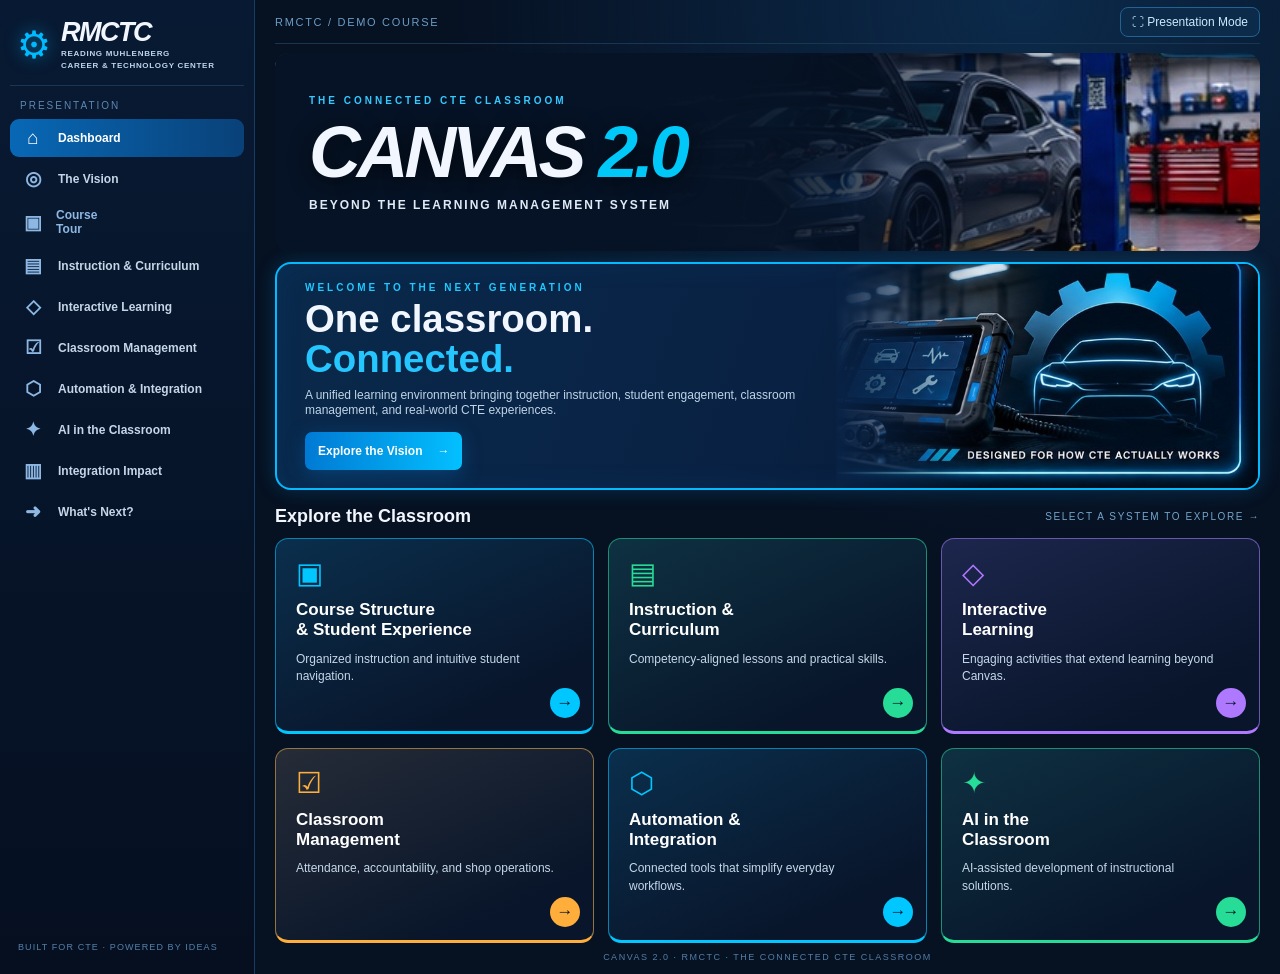
==== commit e75feb46: "Update index.html" ====
--- a/index.html
+++ b/index.html
@@ -336,6 +336,28 @@
 <div class="impact-note"><strong>What these examples do—and don't—show</strong><p>Students A–C are three matched student/assessment examples, not a controlled study. Earlier percentages are approximated from screenshot bars. Student D's 46% and 100% come from different assessment formats and should not be treated as a direct score gain. Additional instruction, practice, and time may contribute to changes. Together, the examples illustrate how integrated data can inform teaching decisions.</p></div>
 <div class="vision-toolbar"><button class="secondary" data-view="ai">← AI in the Classroom</button><button class="primary" data-view="future">Next: What's Next? →</button></div>
 </section>
+
+<section class="view ai-view" id="aiView" aria-label="AI in the Classroom">
+  <div class="eyebrow">CANVAS 2.0 / AI IN THE CLASSROOM</div>
+  <div class="ai-hero"><div><span class="ai-kicker">✦ THE HUMAN–AI WORKFLOW</span><h2>From Idea to <em>Implementation.</em></h2><p>Instructional expertise defines the problem. AI helps build the solution. Classroom testing determines whether it works.</p><div class="ai-tags"><span>Instructor-led</span><span>AI-assisted</span><span>Classroom-tested</span></div></div><div class="ai-hero-icon" aria-hidden="true">⚙<span>✦</span></div></div>
+  <div class="ai-heading"><div><div class="eyebrow">01 / THE PROCESS</div><h3>How a classroom idea becomes a working tool</h3></div><p>Select a step to explore the collaboration.</p></div>
+  <div class="ai-steps" role="group" aria-label="Development process">
+    <button class="ai-step selected" data-ai-step="0"><span>01</span><b>Identify</b><small>A real classroom problem</small></button>
+    <button class="ai-step" data-ai-step="1"><span>02</span><b>Collaborate</b><small>Describe requirements to AI</small></button>
+    <button class="ai-step" data-ai-step="2"><span>03</span><b>Build</b><small>Generate a working prototype</small></button>
+    <button class="ai-step" data-ai-step="3"><span>04</span><b>Test & refine</b><small>Use feedback from the shop</small></button>
+    <button class="ai-step" data-ai-step="4"><span>05</span><b>Integrate</b><small>Connect to the classroom</small></button>
+  </div>
+  <div class="ai-step-detail" aria-live="polite"><div class="ai-step-number" id="aiStepNumber">STEP 01</div><h4 id="aiStepTitle">Start with the classroom—not the technology.</h4><p id="aiStepText">An instructor identifies a specific obstacle: attendance tracking, missing tools, repetitive assessment creation, or students practicing workplace decisions.</p><div class="ai-step-actions"><button class="secondary" id="aiPrev" type="button">← Previous</button><button class="primary" id="aiNext" type="button">Next step →</button></div></div>
+  <div class="ai-heading"><div><div class="eyebrow">02 / REAL PROJECTS</div><h3>Built for actual instructional needs</h3></div><p>Explore two live examples and one assessment workflow.</p></div>
+  <div class="ai-project-grid">
+    <article class="ai-project"><div class="ai-project-icon">◷</div><div class="ai-project-label">CLASSROOM OPERATIONS</div><h4>Student Timeclock</h4><p>Custom attendance and shop-time tracking, with records that can be compared against assignment dates to identify missed instruction.</p><div class="ai-stack">Google Apps Script · Google Sheets · Canvas</div><a class="ai-project-link" href="https://script.google.com/a/macros/rmctc.org/s/AKfycbzzyhfVyDBeVkydprMENR3tvQxtmNmdOwlXjsjKJqCwwJTA1ohaxE7cxY8EgM_VWKLB5Q/exec" target="_blank" rel="noopener noreferrer">Open timeclock ↗</a></article>
+    <article class="ai-project"><div class="ai-project-icon">▦</div><div class="ai-project-label">SHOP ACCOUNTABILITY</div><h4>Toolbox Inventory</h4><p>Students navigate digital toolbox drawers, check tool sets, and report missing items through an interactive interface.</p><div class="ai-stack">HTML · JavaScript · GitHub Pages</div><a class="ai-project-link" href="https://zyankowski-ops.github.io/ATT-Toolbox-Inventory/" target="_blank" rel="noopener noreferrer">Explore inventory ↗</a></article>
+    <article class="ai-project"><div class="ai-project-icon">◇</div><div class="ai-project-label">INTERACTIVE INSTRUCTION</div><h4>Choices</h4><p>Scenario-based workplace decisions turn professionalism, safety, and shop judgment into an interactive student experience.</p><div class="ai-stack">HTML · JavaScript · GitHub Pages</div><a class="ai-project-link" href="https://zyankowski-ops.github.io/Choices/" target="_blank" rel="noopener noreferrer">Play Choices ↗</a></article>
+  </div>
+  <div class="ai-two-col"><div class="ai-feature"><div class="eyebrow">03 / BEYOND SOFTWARE</div><h3>AI-assisted instructional production</h3><p>AI also helps produce materials for the tools educators already use.</p><div class="ai-pills"><span>Canvas QTI quiz packages</span><span>Enhanced rubric CSV imports</span><span>Daily reading activities</span><span>Lesson graphics and layouts</span><span>Code debugging and iteration</span></div></div><div class="ai-feature ai-human"><div class="eyebrow">THE NON-NEGOTIABLE PART</div><h3>Instructor judgment stays in control.</h3><p>AI can draft code and content. The instructor determines technical accuracy, learning objectives, student safety, appropriate assessment, and whether a tool genuinely improves instruction.</p><strong>AI expands what an instructor can build. It does not replace the instructor.</strong></div></div>
+  <div class="ai-closing"><span>THE BIG IDEA</span><h3>Expertise + experimentation + accessible technology</h3><p>The innovation is not using AI for its own sake. It is using AI to turn classroom needs into practical, testable solutions.</p><button class="primary" data-view="impact">See Integration Impact →</button></div>
+</section>
 <section aria-live="polite" class="view content-view" id="detailView">
 <div class="eyebrow" id="detailEyebrow">
       CANVAS 2.0 / EXPLORE
@@ -385,7 +407,7 @@
 <p id="impactZoomCaption"></p>
 </div>
 <script>
-   const sections={vision:['THE VISION','Beyond the Traditional LMS','What if Canvas could serve as the central hub for an entire CTE program?','◎','The Canvas 2.0 Concept','A connected classroom experience: instruction, student engagement, operations, and custom-built tools in one familiar place.'],instruction:['INSTRUCTION & CURRICULUM','Instruction That Connects','Daily agendas, Daily Reader activities, Electude lessons, Canvas assessments, and industry-aligned curriculum.','▤','Live Demonstration Coming','We will connect real instructional resources from the Automotive Technology program here.'],learning:['INTERACTIVE LEARNING','Learning by Doing','Real-world decisions and interactive experiences that go beyond a conventional quiz.','◇','Featured Project: Choices','An interactive professional decision-making game built for the Automotive Technology classroom.'],management:['CLASSROOM MANAGEMENT','Accountability by Design','Purpose-built tools that help students practice the routines and responsibilities of a working shop.','☑','Timeclock + Toolbox Inventory','Explore how daily time tracking and tool accountability connect classroom expectations to professional habits.'],automation:['AUTOMATION & INTEGRATION','One Connected Ecosystem','Canvas, GitHub Pages, Google Apps Script, and Sheets working together to support classroom operations.','⬡','Behind the Scenes','We will map the connections and demonstrate the instructor-facing tools that keep the system running.'],ai:['AI IN THE CLASSROOM','From Idea to Implementation','The instructor defines the problem and evaluates the solution. AI helps with design, code, content, and troubleshooting.','✦','AI as a Development Partner','See how iterative prompting, testing, and instructor verification helped turn classroom ideas into functioning applications.'],impact:['INTEGRATION IMPACT','What Changes in Practice?','A look at instructional efficiency, student access, accountability, and opportunities for continuous improvement.','▥','Evidence & Outcomes','We will add verified examples and results here rather than claiming improvements without supporting evidence.'],future:["WHAT'S NEXT?",'Your Classroom, Reimagined','The same approach can be adapted for other CTE programs and classroom challenges.','➜','Start with a Problem','What is one repetitive task, instructional challenge, or student experience you would redesign?']};const order=['dashboard','vision','course','instruction','learning','management','automation','ai','impact','future'];function showView(id){if(id!=='dashboard'&&id!=='course'&&!sections[id])id='dashboard';document.getElementById('dashboard').classList.toggle('active',id==='dashboard');document.getElementById('detailView').classList.toggle('active',id!=='dashboard'&&id!=='vision'&&id!=='instruction'&&id!=='course'&&id!=='learning'&&id!=='management'&&id!=='automation'&&id!=='impact');document.getElementById('visionView').classList.toggle('active',id==='vision');document.getElementById('courseView').classList.toggle('active',id==='course');document.getElementById('instructionView').classList.toggle('active',id==='instruction');document.getElementById('learningView').classList.toggle('active',id==='learning');document.getElementById('managementView').classList.toggle('active',id==='management');document.getElementById('automationView').classList.toggle('active',id==='automation');document.getElementById('impactView').classList.toggle('active',id==='impact');document.querySelectorAll('.nav-link').forEach(b=>{b.classList.toggle('active',b.dataset.view===id);b.setAttribute('aria-current',b.dataset.view===id?'page':'false')});if(id!=='dashboard'&&id!=='vision'&&id!=='instruction'&&id!=='course'&&id!=='learning'&&id!=='management'&&id!=='automation'&&id!=='impact'){let d=sections[id];['detailEyebrow','detailTitle','detailIntro','detailSymbol','detailPanelTitle','detailBody'].forEach((key,i)=>document.getElementById(key).textContent=d[i]);document.getElementById('nextBtn').dataset.view=order[(order.indexOf(id)+1)%order.length]}document.getElementById('sidebar').classList.remove('open');window.scrollTo({top:0,behavior:'smooth'});location.hash=id}document.addEventListener('click',e=>{const btn=e.target.closest('[data-view]');if(btn)showView(btn.dataset.view)});document.getElementById('menuToggle').addEventListener('click',()=>document.getElementById('sidebar').classList.toggle('open'));document.getElementById('presentBtn').addEventListener('click',async()=>{try{if(document.fullscreenElement){await document.exitFullscreen()}else{await document.documentElement.requestFullscreen()}}catch(e){alert('Fullscreen is unavailable in this browser or embedded view. Open the site in a new tab to present.')}});window.addEventListener('hashchange',()=>{let id=location.hash.slice(1)||'dashboard';showView(id)});showView(location.hash.slice(1)||'dashboard');
+   const sections={vision:['THE VISION','Beyond the Traditional LMS','What if Canvas could serve as the central hub for an entire CTE program?','◎','The Canvas 2.0 Concept','A connected classroom experience: instruction, student engagement, operations, and custom-built tools in one familiar place.'],instruction:['INSTRUCTION & CURRICULUM','Instruction That Connects','Daily agendas, Daily Reader activities, Electude lessons, Canvas assessments, and industry-aligned curriculum.','▤','Live Demonstration Coming','We will connect real instructional resources from the Automotive Technology program here.'],learning:['INTERACTIVE LEARNING','Learning by Doing','Real-world decisions and interactive experiences that go beyond a conventional quiz.','◇','Featured Project: Choices','An interactive professional decision-making game built for the Automotive Technology classroom.'],management:['CLASSROOM MANAGEMENT','Accountability by Design','Purpose-built tools that help students practice the routines and responsibilities of a working shop.','☑','Timeclock + Toolbox Inventory','Explore how daily time tracking and tool accountability connect classroom expectations to professional habits.'],automation:['AUTOMATION & INTEGRATION','One Connected Ecosystem','Canvas, GitHub Pages, Google Apps Script, and Sheets working together to support classroom operations.','⬡','Behind the Scenes','We will map the connections and demonstrate the instructor-facing tools that keep the system running.'],ai:['AI IN THE CLASSROOM','From Idea to Implementation','The instructor defines the problem and evaluates the solution. AI helps with design, code, content, and troubleshooting.','✦','AI as a Development Partner','See how iterative prompting, testing, and instructor verification helped turn classroom ideas into functioning applications.'],impact:['INTEGRATION IMPACT','What Changes in Practice?','A look at instructional efficiency, student access, accountability, and opportunities for continuous improvement.','▥','Evidence & Outcomes','We will add verified examples and results here rather than claiming improvements without supporting evidence.'],future:["WHAT'S NEXT?",'Your Classroom, Reimagined','The same approach can be adapted for other CTE programs and classroom challenges.','➜','Start with a Problem','What is one repetitive task, instructional challenge, or student experience you would redesign?']};const order=['dashboard','vision','course','instruction','learning','management','automation','ai','impact','future'];function showView(id){if(id!=='dashboard'&&id!=='course'&&!sections[id])id='dashboard';document.getElementById('dashboard').classList.toggle('active',id==='dashboard');document.getElementById('detailView').classList.toggle('active',id!=='dashboard'&&id!=='vision'&&id!=='instruction'&&id!=='course'&&id!=='learning'&&id!=='management'&&id!=='automation'&&id!=='ai'&&id!=='impact');document.getElementById('visionView').classList.toggle('active',id==='vision');document.getElementById('courseView').classList.toggle('active',id==='course');document.getElementById('instructionView').classList.toggle('active',id==='instruction');document.getElementById('learningView').classList.toggle('active',id==='learning');document.getElementById('managementView').classList.toggle('active',id==='management');document.getElementById('automationView').classList.toggle('active',id==='automation');document.getElementById('impactView').classList.toggle('active',id==='impact');document.getElementById('aiView').classList.toggle('active',id==='ai');document.querySelectorAll('.nav-link').forEach(b=>{b.classList.toggle('active',b.dataset.view===id);b.setAttribute('aria-current',b.dataset.view===id?'page':'false')});if(id!=='dashboard'&&id!=='vision'&&id!=='instruction'&&id!=='course'&&id!=='learning'&&id!=='management'&&id!=='automation'&&id!=='ai'&&id!=='impact'){let d=sections[id];['detailEyebrow','detailTitle','detailIntro','detailSymbol','detailPanelTitle','detailBody'].forEach((key,i)=>document.getElementById(key).textContent=d[i]);document.getElementById('nextBtn').dataset.view=order[(order.indexOf(id)+1)%order.length]}document.getElementById('sidebar').classList.remove('open');window.scrollTo({top:0,behavior:'smooth'});location.hash=id}document.addEventListener('click',e=>{const btn=e.target.closest('[data-view]');if(btn)showView(btn.dataset.view)});document.getElementById('menuToggle').addEventListener('click',()=>document.getElementById('sidebar').classList.toggle('open'));document.getElementById('presentBtn').addEventListener('click',async()=>{try{if(document.fullscreenElement){await document.exitFullscreen()}else{await document.documentElement.requestFullscreen()}}catch(e){alert('Fullscreen is unavailable in this browser or embedded view. Open the site in a new tab to present.')}});window.addEventListener('hashchange',()=>{let id=location.hash.slice(1)||'dashboard';showView(id)});showView(location.hash.slice(1)||'dashboard');
   
 const tourSlides=[
  {title:'The Course Homepage',description:'Students enter through a simplified, visual homepage with three primary destinations: Grades, Start Here, and Student Resources.',image:'assets/course-homepage.png',alt:'Automotive Technology course homepage showing Grades, Start Here, and Student Resources',hint:'Select the highlighted Start Here tile to see the weekly schedule.',hotspot:{left:'35%',top:'63%',width:'30%',height:'30%',label:'Click Start Here →'}},
@@ -430,6 +452,21 @@
  close.addEventListener('click',hide);box.addEventListener('click',e=>{if(e.target===box)hide();});
  document.addEventListener('keydown',e=>{if(e.key==='Escape'&&!box.hidden)hide();});
 })();
+
+// Interactive AI development process
+const aiSteps=[
+ ['Start with the classroom—not the technology.','An instructor identifies a specific obstacle: attendance tracking, missing tools, repetitive assessment creation, or students practicing workplace decisions.'],
+ ['Explain the need in plain language.','The instructor describes how the workflow should behave, what students will see, which records matter, and what constraints the classroom imposes. AI helps turn those requirements into a plan.'],
+ ['Build a prototype that can be tried.','AI assists with HTML, CSS, JavaScript, Apps Script, quiz imports, and other technical pieces. The result is a draft—not a finished or automatically reliable product.'],
+ ['Find the problems and improve it.','The instructor tests the prototype with real workflows, spots confusing interactions or incorrect behavior, and requests specific revisions. This cycle may repeat many times.'],
+ ['Connect the solution to instruction.','The tested tool is published or linked through Canvas and, where appropriate, connected to GitHub Pages, Apps Script, and Sheets. The instructor monitors how it performs and keeps improving it.']
+];
+let aiStep=0;
+function renderAiStep(){let s=aiSteps[aiStep];document.getElementById('aiStepNumber').textContent='STEP '+String(aiStep+1).padStart(2,'0');document.getElementById('aiStepTitle').textContent=s[0];document.getElementById('aiStepText').textContent=s[1];document.querySelectorAll('[data-ai-step]').forEach((b,i)=>{b.classList.toggle('selected',i===aiStep);b.setAttribute('aria-pressed',i===aiStep?'true':'false')});document.getElementById('aiPrev').disabled=aiStep===0;document.getElementById('aiNext').textContent=aiStep===4?'Restart ↺':'Next step →';}
+document.querySelectorAll('[data-ai-step]').forEach(b=>b.addEventListener('click',()=>{aiStep=Number(b.dataset.aiStep);renderAiStep()}));
+document.getElementById('aiPrev').addEventListener('click',()=>{aiStep=Math.max(0,aiStep-1);renderAiStep()});
+document.getElementById('aiNext').addEventListener('click',()=>{aiStep=(aiStep+1)%5;renderAiStep()});
+renderAiStep();
 </script>
 </body>
 </html>
--- a/style.css
+++ b/style.css
@@ -901,3 +901,17 @@
 .impact-lightbox p{color:#e0f5ff;font-size:15px;text-align:center;margin:0}
 .impact-lightbox-close{position:absolute;right:24px;top:18px;border:1px solid #5ce5ff;border-radius:9px;background:#12334b;color:#fff;padding:11px 17px;font:inherit;cursor:pointer}
 .impact-zoom-open{overflow:hidden}
+
+/* Dashboard polish: compact descriptive cards and reliable standard-mode banner */
+#dashboard .auto-title { box-sizing:border-box; height:auto; min-height:clamp(170px,22vh,215px); padding:24px 34px 20px; justify-content:center; overflow:hidden; }
+#dashboard .auto-title .eyebrow { position:relative; z-index:2; line-height:1.35; margin:0 0 8px; }
+#dashboard .auto-title h1 { position:relative; z-index:2; font-size:clamp(49px,5.6vw,92px); line-height:1.02; margin:0 0 8px; }
+#dashboard .auto-title p { position:relative; z-index:2; margin:0; line-height:1.4; }
+#dashboard .hero h2 { font-size:clamp(29px,3vw,43px); }
+#dashboard .cards .card { min-height:185px; height:auto; justify-content:flex-start; padding:20px 20px 45px; }
+#dashboard .cards .card-icon { margin-bottom:12px; font-size:29px; line-height:1; }
+#dashboard .cards .card h4 { font-size:clamp(17px,1.3vw,20px); line-height:1.2; margin:0 0 10px; }
+#dashboard .cards .card-description { color:#c5d8e9; font-size:12px; line-height:1.45; max-width:95%; margin:0; font-weight:400; }
+#dashboard .cards .card-arrow { bottom:13px; right:13px; }
+.nav-link[data-view="course"] span:last-child { font-size:inherit; }
+@media(max-width:700px){ #dashboard .auto-title{min-height:170px;padding:20px} #dashboard .cards .card{min-height:155px} }
